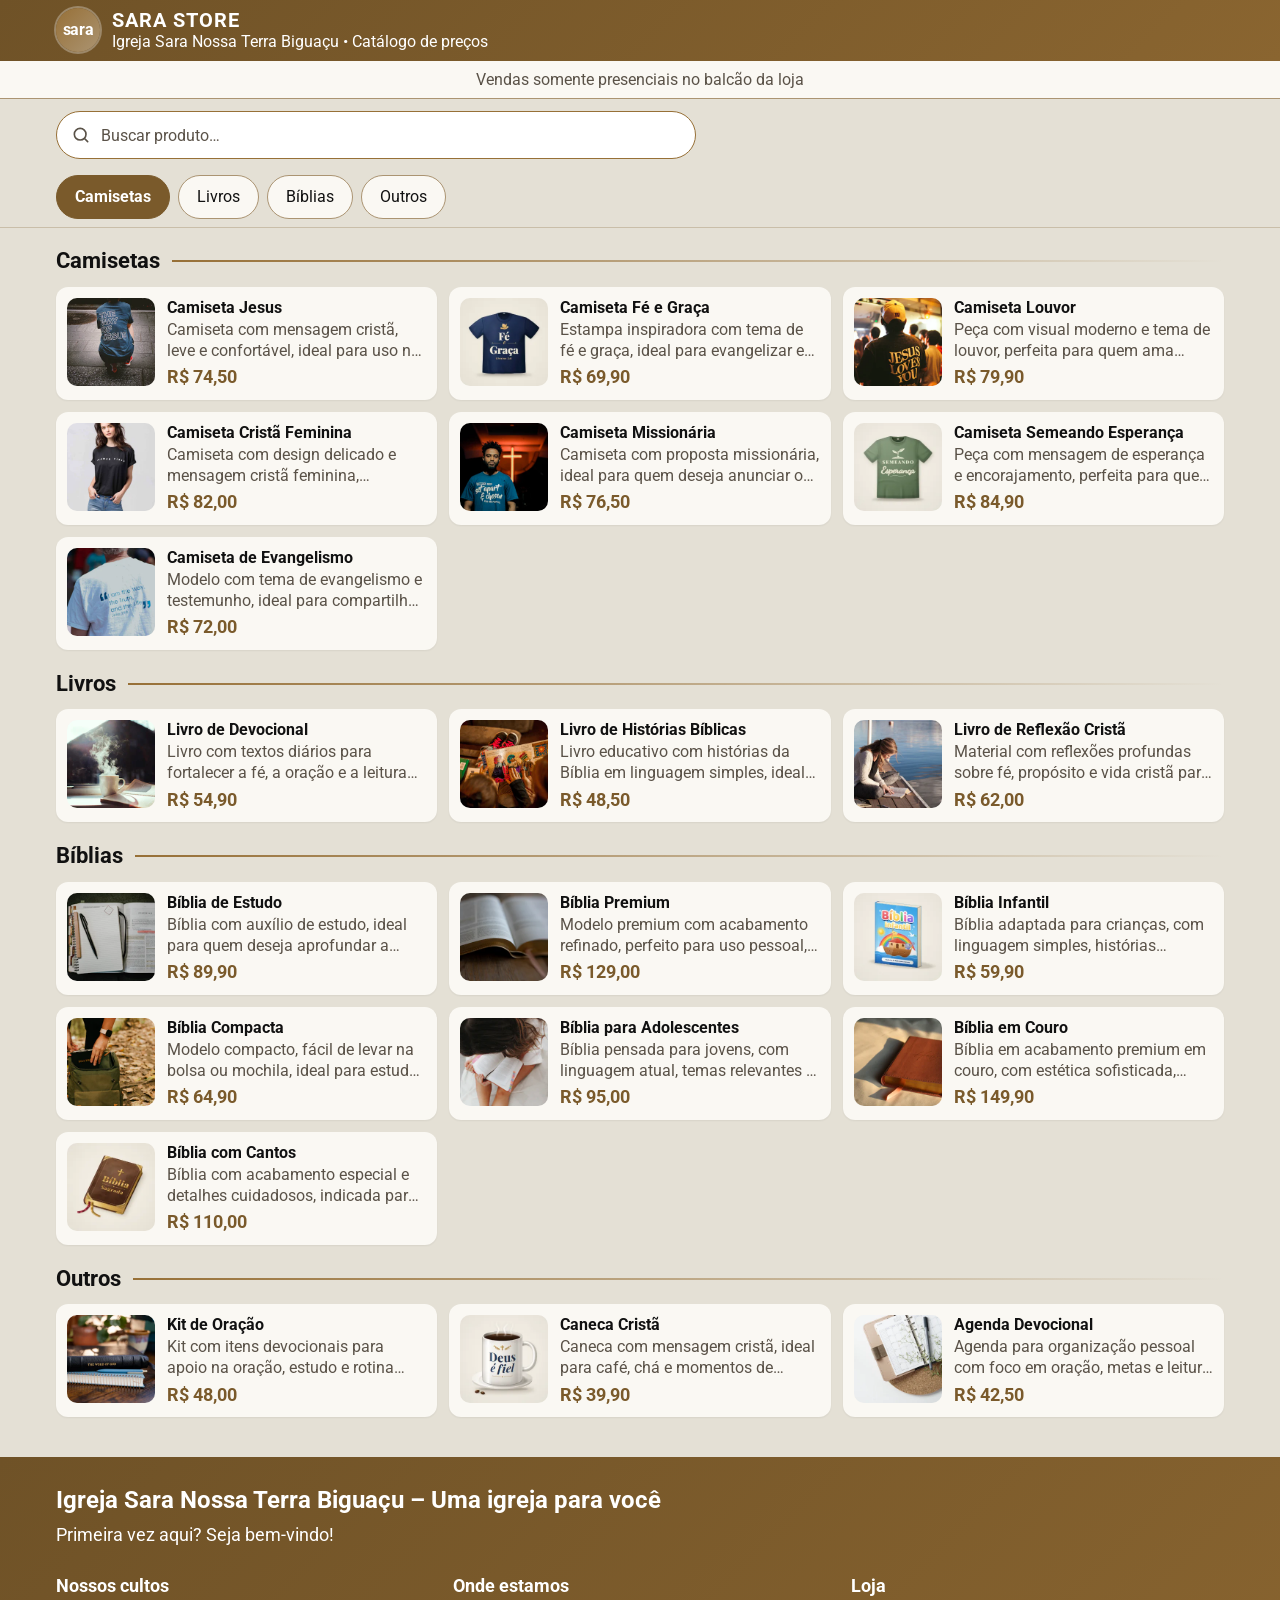
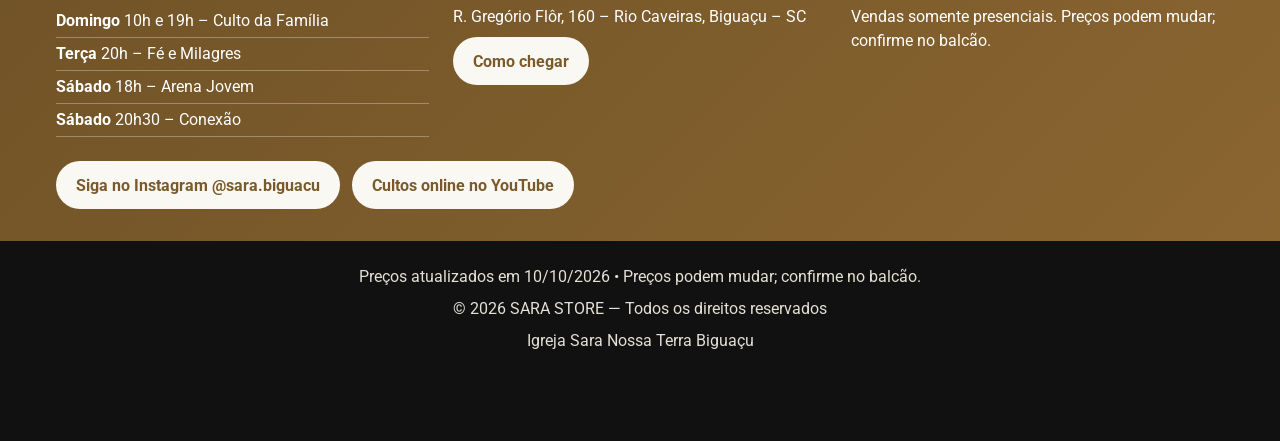
==== index.html @ 186ca389 "01" ====
<!doctype html>
<html lang="pt-BR">
<head>
  <meta charset="utf-8">
  <meta name="viewport" content="width=device-width, initial-scale=1">
  <title>SARA STORE – Catálogo de preços | Sara Biguaçu</title>
  <meta name="description" content="Catálogo de preços da loja da Igreja Sara Nossa Terra Biguaçu: camisetas, livros, bíblias e mais. Vendas somente presenciais, no balcão da loja.">
  <meta name="theme-color" content="#6F5227">
  <meta name="color-scheme" content="only light">
  <meta property="og:type" content="website">
  <meta property="og:locale" content="pt_BR">
  <meta property="og:site_name" content="SARA STORE">
  <meta property="og:title" content="SARA STORE – Catálogo de preços | Sara Biguaçu">
  <meta property="og:description" content="Veja os preços da loja da Igreja Sara Nossa Terra Biguaçu. Vendas somente presenciais, no balcão.">
  <meta property="og:url" content="https://leonardo681.github.io/PRACIMA/">
  <meta property="og:image" content="https://leonardo681.github.io/PRACIMA/img/logo.png">
  <meta property="og:image:alt" content="Logo da Igreja Sara Nossa Terra Biguaçu">
  <meta name="twitter:card" content="summary">
  <link rel="icon" href="img/icone.svg" type="image/svg+xml">
  <link rel="apple-touch-icon" href="img/logo.png">
  <link rel="preconnect" href="https://fonts.googleapis.com">
  <link rel="preconnect" href="https://fonts.gstatic.com" crossorigin>
  <link rel="stylesheet" href="https://fonts.googleapis.com/css2?family=Roboto:wght@400;700&display=swap">
  <link rel="stylesheet" href="css/style.css?v=3">
  <link rel="modulepreload" href="js/comum.js?v=1">
  <link rel="modulepreload" href="js/dialogo.js?v=1">
  <script type="module" src="js/app.js?v=1"></script>
  <noscript><style>.carregando, .busca { display: none; }</style></noscript>
</head>
<body>
  <header class="topo">
    <div class="conteudo">
      <span class="logo" aria-hidden="true"><img src="img/logo.png" alt="" width="44" height="44"><span>sara</span></span>
      <div>
        <h1 id="titulo" tabindex="-1">SARA STORE</h1>
        <p>Igreja Sara Nossa Terra Biguaçu • Catálogo de preços</p>
      </div>
    </div>
  </header>

  <p class="faixa">Vendas somente presenciais no balcão da loja<span id="faixa-pagamentos"></span></p>

  <main>
    <div class="busca conteudo" role="search">
      <label class="vh" for="busca">Buscar produto</label>
      <div class="campo">
        <input id="busca" type="search" placeholder="Buscar produto…" autocomplete="off" spellcheck="false" enterkeyhint="search">
        <button id="limpar" class="limpar" type="button" aria-label="Limpar busca" hidden>
          <svg width="20" height="20" viewBox="0 0 24 24" fill="none" stroke="currentColor" stroke-width="2.2" stroke-linecap="round" aria-hidden="true"><path d="M6 6l12 12M18 6 6 18"/></svg>
        </button>
      </div>
    </div>
    <p id="contagem" class="contagem conteudo" role="status" aria-live="polite"></p>

    <nav id="chips" class="chips" aria-label="Categorias" hidden></nav>

    <div class="conteudo"><div id="aviso" class="aviso" role="status" hidden></div></div>

    <div id="lista" class="lista conteudo" aria-busy="true">
      <div class="carregando">
        <p class="vh">Carregando o catálogo…</p>
        <div class="esqueleto" aria-hidden="true"><span></span><span></span><span></span><span></span><span></span><span></span></div>
      </div>
      <noscript>
        <p class="erro">Para ver o catálogo, ative o JavaScript do navegador. Os preços também podem ser consultados no balcão da loja.</p>
      </noscript>
    </div>
  </main>

  <section id="igreja" class="igreja" aria-labelledby="igreja-titulo" hidden>
    <div id="igreja-conteudo" class="conteudo"></div>
  </section>

  <footer class="rodape">
    <p><span id="atualizado"></span>Preços podem mudar; confirme no balcão.</p>
    <p>© <span id="ano">2026</span> SARA STORE — <span id="copyright">Todos os direitos reservados</span></p>
    <p>Igreja Sara Nossa Terra Biguaçu</p>
  </footer>

  <button id="voltar-topo" class="voltar-topo" type="button" aria-label="Voltar ao topo" hidden>
    <svg width="24" height="24" viewBox="0 0 24 24" fill="none" stroke="currentColor" stroke-width="2.2" stroke-linecap="round" stroke-linejoin="round" aria-hidden="true"><path d="M12 19V5m-7 7 7-7 7 7"/></svg>
  </button>

  <p id="toast" class="toast" role="status" aria-live="polite"></p>

  <dialog id="detalhe" class="detalhe" aria-labelledby="detalhe-nome">
    <button id="fechar" class="fechar" type="button" aria-label="Fechar">
      <svg width="22" height="22" viewBox="0 0 24 24" fill="none" stroke="currentColor" stroke-width="2.2" stroke-linecap="round" aria-hidden="true"><path d="M6 6l12 12M18 6 6 18"/></svg>
    </button>
    <div id="detalhe-conteudo" class="detalhe-in"></div>
  </dialog>
</body>
</html>
---- css/style.css ----
/* SARA STORE – catálogo público (mobile-first) */

:root {
  --bronze-claro: #AB9472;  /* só decoração, sem texto */
  --bronze: #977037;        /* só decoração, sem texto */
  --bronze-escuro: #7A5A2B; /* fundo com texto branco; texto bronze sobre fundo claro */
  --cabecalho: linear-gradient(135deg, #6F5227, #8A6530);
  --creme: #E4E0D5;
  --card: #FAF8F3;
  --texto: #111111;
  --texto-2: #5A5248;
  --acento: #C62737;        /* só sobre branco ou --card */
  --branco: #FFFFFF;
  --fundo-foto: #EFE9DD;
  --raio: 12px;
  --topo-fixo: 72px;        /* altura do que fica grudado no topo (chips) */
  --fonte: Roboto, system-ui, -apple-system, 'Segoe UI', Arial, sans-serif;
  color-scheme: only light; /* impede o navegador de escurecer a página */
}

*, *::before, *::after { box-sizing: border-box; }
html { -webkit-text-size-adjust: 100%; text-size-adjust: 100%; }
html:has(dialog[open]) { overflow: hidden; }
body {
  margin: 0;
  background: var(--creme);
  color: var(--texto);
  font: 400 16px/1.5 var(--fonte);
}
[hidden] { display: none !important; }
h1, h2, h3, p, ul { margin: 0; }
ul { padding: 0; list-style: none; }
img { max-width: 100%; }
button, input { font: inherit; color: inherit; }
button { cursor: pointer; }
a { color: inherit; }
:focus-visible { outline: 3px solid var(--bronze-escuro); outline-offset: 2px; }
.topo :focus-visible, .igreja :focus-visible, .rodape :focus-visible { outline-color: var(--branco); }
[tabindex="-1"]:focus:not(:focus-visible) { outline: none; }

.vh {
  position: absolute; width: 1px; height: 1px; margin: -1px; padding: 0; border: 0;
  overflow: hidden; clip-path: inset(50%); white-space: nowrap;
}
.conteudo { max-width: 1200px; margin-inline: auto; padding-inline: 16px; }

/* ---------- Cabeçalho e faixa ---------- */
.topo { background: var(--cabecalho); color: var(--branco); }
.topo .conteudo { display: flex; align-items: center; gap: 12px; min-height: 60px; padding-block: 8px; }
.topo h1 { font-size: 20px; line-height: 1.2; letter-spacing: .05em; }
.topo p { line-height: 1.3; }

.logo {
  position: relative; flex: none; display: grid; place-items: center;
  width: 44px; height: 44px; border-radius: 50%; overflow: hidden;
  background: linear-gradient(135deg, #977037, #AB9472);
  box-shadow: 0 0 0 2px rgb(255 255 255 / .3);
}
.logo img { position: absolute; inset: 0; width: 100%; height: 100%; object-fit: cover; }
.logo span { color: var(--branco); font-weight: 700; line-height: 1; letter-spacing: -.02em; }
.logo img ~ span { visibility: hidden; }

.faixa {
  padding: 8px 16px; text-align: center; line-height: 1.35;
  background: var(--card); color: var(--texto-2);
  border-bottom: 1px solid var(--bronze-claro);
}

/* ---------- Busca ---------- */
.busca { padding-top: 12px; }
.campo { position: relative; max-width: 640px; }
.campo input {
  width: 100%; height: 48px; padding: 0 48px 0 44px;
  border: 1px solid var(--bronze); border-radius: 24px;
  background: var(--branco) url("data:image/svg+xml,%3Csvg xmlns='http://www.w3.org/2000/svg' viewBox='0 0 24 24' fill='none' stroke='%235A5248' stroke-width='2' stroke-linecap='round'%3E%3Ccircle cx='11' cy='11' r='7'/%3E%3Cpath d='m20 20-3.5-3.5'/%3E%3C/svg%3E") no-repeat 14px 50% / 20px;
  -webkit-appearance: none; appearance: none;
}
.campo input::placeholder { color: var(--texto-2); opacity: 1; }
.campo input::-webkit-search-cancel-button { -webkit-appearance: none; appearance: none; }
.limpar {
  position: absolute; top: 2px; right: 2px; width: 44px; height: 44px;
  display: grid; place-items: center; border: 0; border-radius: 50%;
  background: transparent; color: var(--texto-2);
}
.contagem:not(:empty) { padding-top: 8px; color: var(--texto-2); }

/* ---------- Chips (atalhos, não abas) ---------- */
.chips {
  position: sticky; top: 0; z-index: 5; margin-top: 8px;
  background: var(--creme); box-shadow: 0 1px 0 rgb(122 90 43 / .25);
}
.chips ul {
  position: relative; display: flex; gap: 8px; max-width: 1200px; margin-inline: auto;
  padding: 8px 16px; overflow-x: auto; scrollbar-width: none;
}
.chips ul::-webkit-scrollbar { display: none; }
.chip {
  display: inline-flex; align-items: center; min-height: 44px; padding: 0 18px;
  border: 1px solid var(--bronze-claro); border-radius: 22px;
  background: var(--card); color: var(--texto); text-decoration: none; white-space: nowrap;
}
.chip[aria-current] { background: var(--bronze-escuro); border-color: var(--bronze-escuro); color: var(--branco); font-weight: 700; }
.chips li { flex: none; }

/* ---------- Avisos e estados ---------- */
.aviso {
  display: flex; flex-wrap: wrap; align-items: center; justify-content: space-between; gap: 8px 12px;
  margin-top: 12px; padding: 10px 12px; border-left: 4px solid var(--bronze);
  border-radius: 8px; background: var(--card);
}
.erro, .vazio { margin-top: 20px; padding: 24px 16px; border-radius: var(--raio); background: var(--card); text-align: center; }
.erro p { margin-bottom: 16px; }
.botao {
  display: inline-flex; align-items: center; justify-content: center; min-height: 48px; padding: 0 20px;
  border: 0; border-radius: 24px; background: var(--bronze-escuro); color: var(--branco);
  font-weight: 700; line-height: 1.2; text-align: center; text-decoration: none;
}
.botao.secundario { border: 2px solid var(--bronze-escuro); background: transparent; color: var(--bronze-escuro); }

/* Ocupa a tela inteira enquanto carrega: o rodapé não aparece e depois não "pula" (CLS). */
.carregando { min-height: 100vh; }
.esqueleto { display: grid; gap: 8px; padding-top: 20px; }
.esqueleto span { height: 92px; border-radius: var(--raio); background: var(--card); opacity: .75; }

/* ---------- Seções e linhas estilo cardápio ---------- */
.lista { padding-bottom: 24px; }
.secao { padding-top: 20px; scroll-margin-top: var(--topo-fixo); }
.secao h2 { display: flex; align-items: center; gap: 12px; margin-bottom: 12px; font-size: 22px; line-height: 1.25; }
.secao h2::after { content: ''; flex: 1; height: 2px; background: linear-gradient(90deg, var(--bronze), transparent); }
.grade { display: grid; gap: 8px; }

.produto {
  display: grid; grid-template-columns: 72px minmax(0, 1fr); gap: 12px; align-items: start;
  width: 100%; min-height: 92px; padding: 10px; text-align: left;
  border: 1px solid transparent; border-radius: var(--raio);
  background: var(--card); box-shadow: 0 1px 2px rgb(17 17 17 / .06);
}
.produto:active { border-color: var(--bronze); }
.produto span, .produto img { display: block; }
.produto .mini {
  width: 72px; height: 72px; aspect-ratio: 1; object-fit: cover;
  border-radius: 10px; background: var(--fundo-foto);
}
.produto .nome, .produto .desc { display: -webkit-box; -webkit-box-orient: vertical; overflow: hidden; }
.produto .nome { -webkit-line-clamp: 2; line-clamp: 2; font-weight: 700; line-height: 1.25; }
.produto .desc { -webkit-line-clamp: 1; line-clamp: 1; margin-top: 2px; color: var(--texto-2); line-height: 1.3; }
.produto .info { color: var(--texto-2); line-height: 1.3; }
.produto .valor { display: flex; flex-wrap: wrap; align-items: baseline; column-gap: 6px; margin-top: 4px; }
.apartir { color: var(--texto-2); }
.preco { color: var(--bronze-escuro); font-size: 18px; font-weight: 700; line-height: 1.3; white-space: nowrap; }
.selo {
  align-self: center; padding: 0 8px; border: 1px solid var(--acento); border-radius: 10px;
  color: var(--acento); font-weight: 700; line-height: 1.4; white-space: nowrap;
}

/* ---------- Detalhe (bottom sheet no celular) ---------- */
.detalhe {
  width: 100%; max-width: 100%; max-height: 90vh; max-height: 90dvh; margin: auto 0 0;
  padding: 0; border: 0; border-radius: 16px 16px 0 0; overflow: hidden;
  background: var(--card); color: var(--texto);
}
.detalhe::backdrop { background: rgb(17 17 17 / .55); }
.detalhe-in { max-height: inherit; overflow-y: auto; overscroll-behavior: contain; }
.fechar {
  position: absolute; top: 8px; right: 8px; z-index: 1; width: 44px; height: 44px;
  display: grid; place-items: center; border: 0; border-radius: 50%;
  background: rgb(250 248 243 / .94); color: var(--texto); box-shadow: 0 1px 4px rgb(17 17 17 / .25);
}
.foto { display: flex; justify-content: center; background: var(--fundo-foto); }
/* Celular: foto de ponta a ponta, com altura limitada para o preço aparecer sem rolar. */
.foto img { display: block; width: 100%; height: min(100vw, 44vh); height: min(100vw, 44dvh); object-fit: cover; }
.corpo { display: grid; gap: 12px; padding: 16px 16px 24px; }
.corpo h2 { padding-right: 48px; font-size: 22px; line-height: 1.25; }
.corpo .selo, .corpo .botao { justify-self: start; }
.corpo .preco { font-size: 26px; }
.corpo .info { color: var(--texto-2); }
.variacoes { width: 100%; border-collapse: collapse; }
.variacoes th, .variacoes td { padding: 8px 0; border-bottom: 1px solid var(--creme); }
.variacoes th { font-weight: 400; text-align: left; }
.variacoes td { padding-left: 12px; color: var(--bronze-escuro); font-size: 20px; font-weight: 700; text-align: right; white-space: nowrap; }
.so-balcao { padding: 10px 12px; border-radius: 10px; background: var(--creme); color: var(--texto-2); }

/* ---------- Igreja ---------- */
.igreja { margin-top: 16px; padding: 28px 0 32px; background: var(--cabecalho); color: var(--branco); }
.igreja h2 { font-size: 24px; line-height: 1.25; }
.igreja h3 { margin-bottom: 6px; font-size: 18px; }
.boas-vindas { margin-top: 6px; font-size: 18px; }
.blocos { display: grid; gap: 24px; margin-top: 24px; }
.bloco p + p, .bloco p + .botao { margin-top: 8px; }
.cultos li { padding: 4px 0; border-bottom: 1px solid rgb(255 255 255 / .3); }
.igreja .botao { background: var(--card); color: var(--bronze-escuro); }
.links { display: flex; flex-wrap: wrap; gap: 12px; margin-top: 24px; }
.ministerios { margin-top: 24px; }
.etiquetas { display: flex; flex-wrap: wrap; gap: 8px; }
.etiquetas li { padding: 4px 12px; border: 1px solid rgb(255 255 255 / .7); border-radius: 16px; }

/* ---------- Rodapé, voltar ao topo e aviso flutuante ---------- */
.rodape { padding: 24px 16px 88px; background: var(--texto); color: var(--creme); text-align: center; }
.rodape p + p { margin-top: 8px; }
#copyright {
  color: inherit; cursor: default; text-decoration: none;
  -webkit-user-select: none; user-select: none; -webkit-tap-highlight-color: transparent;
}
/* À esquerda: no celular cobre só miniaturas; os preços ficam na coluna de texto ou à direita. */
.voltar-topo {
  position: fixed; left: 16px; bottom: 16px; z-index: 20; width: 48px; height: 48px;
  display: grid; place-items: center; border: 0; border-radius: 50%;
  background: var(--bronze-escuro); color: var(--branco); box-shadow: 0 2px 8px rgb(17 17 17 / .3);
}
.toast {
  position: fixed; left: 50%; bottom: 76px; z-index: 30; max-width: calc(100% - 32px);
  transform: translateX(-50%); text-align: center;
}
.toast:not(:empty) { padding: 12px 16px; border-radius: 10px; background: var(--texto); color: var(--branco); box-shadow: 0 2px 8px rgb(17 17 17 / .3); }

/* ---------- Telas maiores ---------- */
@media (min-width: 720px) {
  .grade, .esqueleto { grid-template-columns: 1fr 1fr; gap: 12px; }
  .produto { grid-template-columns: 88px minmax(0, 1fr); min-height: 110px; }
  .produto .mini { width: 88px; height: 88px; }
  .produto .desc { -webkit-line-clamp: 2; line-clamp: 2; }
  .blocos { grid-template-columns: repeat(auto-fit, minmax(240px, 1fr)); }

  .detalhe {
    width: min(880px, calc(100% - 48px)); max-height: min(90vh, 640px); max-height: min(90dvh, 640px);
    margin: auto; border-radius: 16px;
  }
  .detalhe-in.com-foto { display: grid; grid-template-columns: minmax(0, 1fr) minmax(0, 1fr); }
  .com-foto .foto { align-items: flex-start; }
  .com-foto .foto img { width: 100%; height: auto; aspect-ratio: 1; }
  .corpo { align-content: start; padding: 24px; }
}
@media (min-width: 1100px) {
  .grade, .esqueleto { grid-template-columns: repeat(3, 1fr); }
}
@media (hover: hover) {
  .produto:hover { border-color: var(--bronze-claro); }
  .chip:hover { border-color: var(--bronze-escuro); }
  .chips ul { scrollbar-width: thin; }
}

/* ---------- Modo balcão (?balcao=1): sem fotos, preços maiores, lista compacta ---------- */
.balcao { --topo-fixo: 140px; }
.balcao .busca { position: sticky; top: 0; z-index: 6; padding-bottom: 8px; background: var(--creme); }
.balcao .chips { top: 68px; }
.balcao .produto { grid-template-columns: minmax(0, 1fr); min-height: 0; padding: 10px 12px; }
.balcao .produto .txt { display: grid; grid-template-columns: minmax(0, 1fr) auto; column-gap: 12px; align-items: center; }
.balcao .produto .desc { display: none; }
.balcao .produto .valor { grid-column: 2; grid-row: 1 / span 2; flex-direction: column; align-items: flex-end; margin: 0; }
.balcao .preco { font-size: 24px; }

/* ---------- Movimento só para quem não pediu para reduzir ---------- */
@media (prefers-reduced-motion: no-preference) {
  .esqueleto span { animation: pulsar 1.1s ease-in-out infinite alternate; }
  .detalhe[open] { animation: subir .22s ease-out; }
  @keyframes pulsar { to { opacity: .35; } }
  @keyframes subir { from { transform: translateY(32px); opacity: 0; } }
}
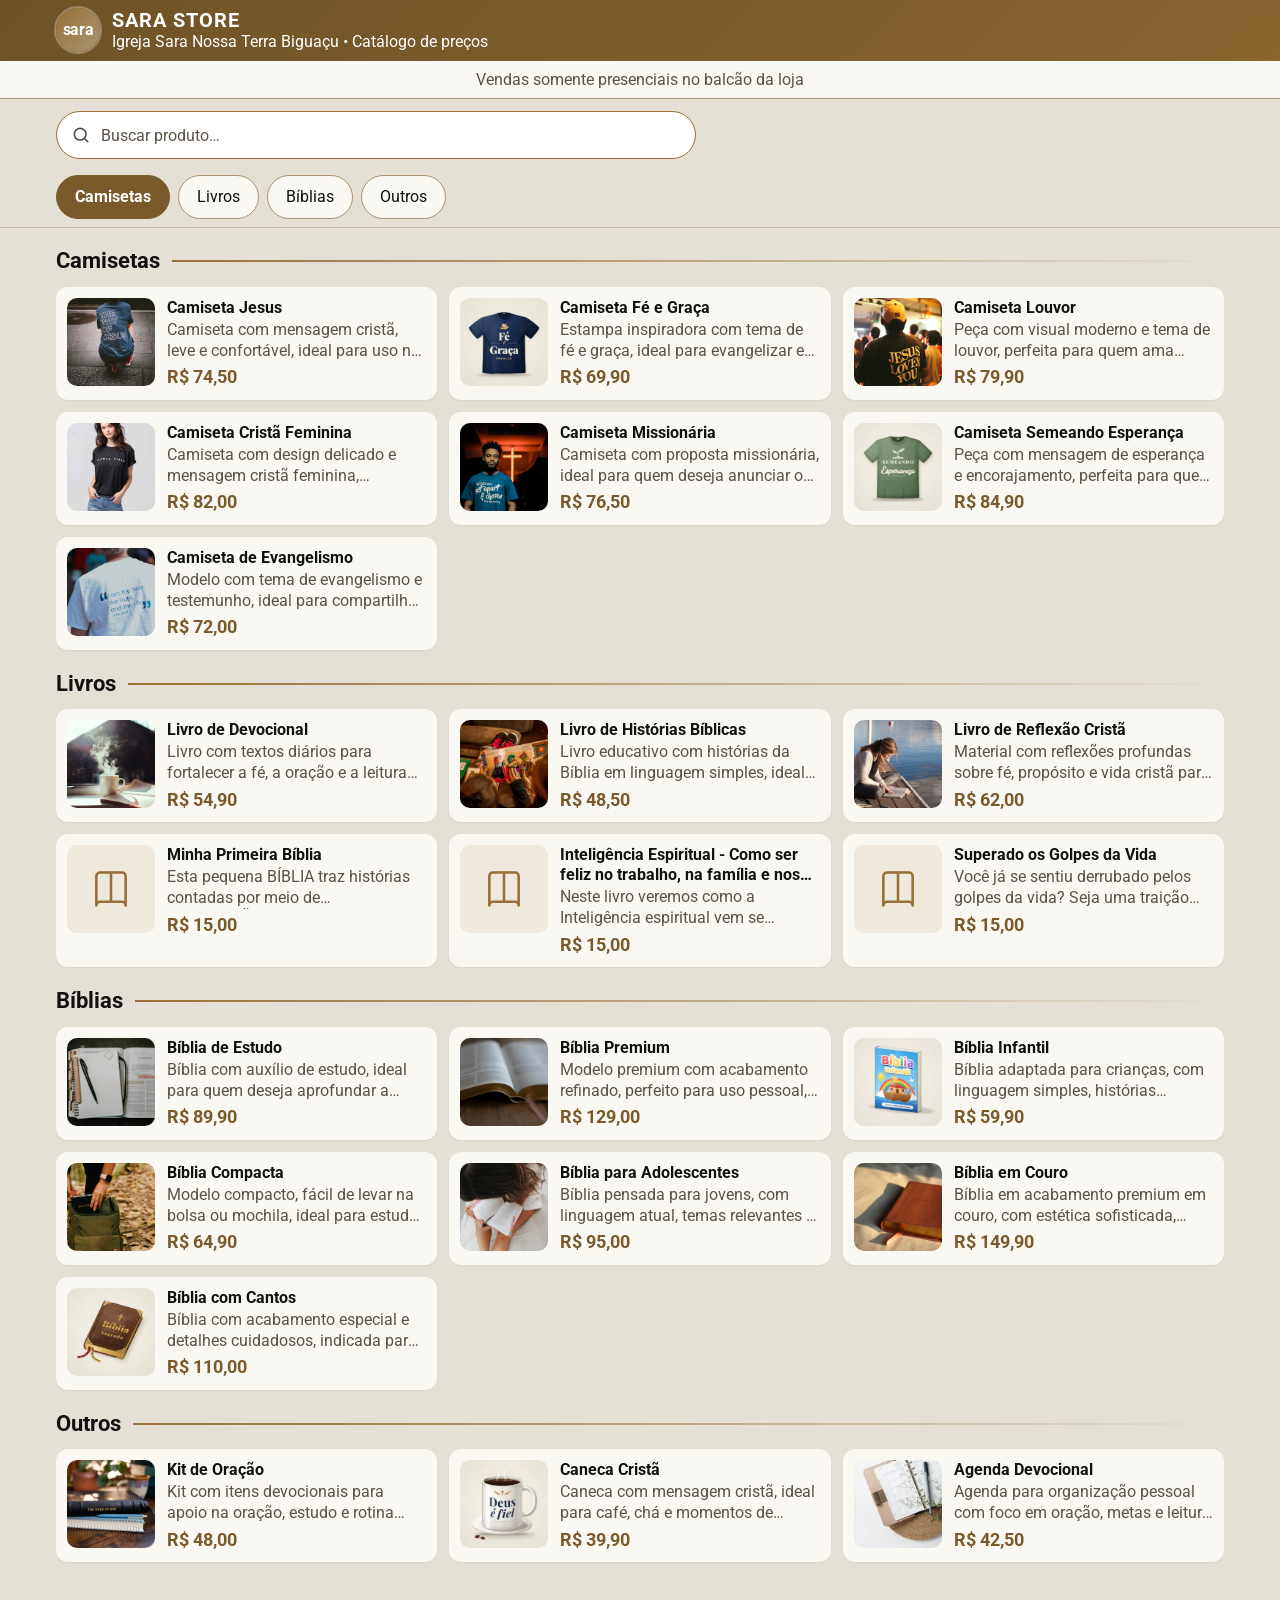
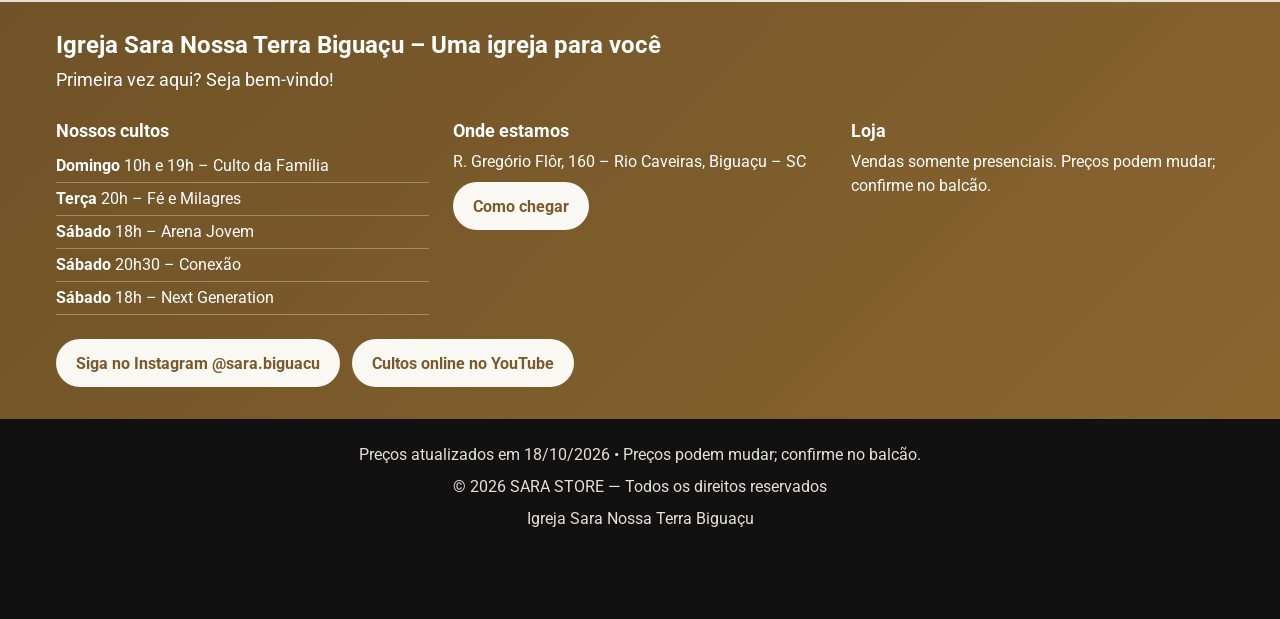
==== commit 70667a19: "Painel publica em SaraBiguacu/SaraStore (não mais no repositório de teste) - js/github.js: OWNER/REP" ====
--- a/index.html
+++ b/index.html
@@ -12,8 +12,8 @@
   <meta property="og:site_name" content="SARA STORE">
   <meta property="og:title" content="SARA STORE – Catálogo de preços | Sara Biguaçu">
   <meta property="og:description" content="Veja os preços da loja da Igreja Sara Nossa Terra Biguaçu. Vendas somente presenciais, no balcão.">
-  <meta property="og:url" content="https://leonardo681.github.io/PRACIMA/">
-  <meta property="og:image" content="https://leonardo681.github.io/PRACIMA/img/logo.png">
+  <meta property="og:url" content="https://sarabiguacu.github.io/SaraStore/">
+  <meta property="og:image" content="https://sarabiguacu.github.io/SaraStore/img/logo.png">
   <meta property="og:image:alt" content="Logo da Igreja Sara Nossa Terra Biguaçu">
   <meta name="twitter:card" content="summary">
   <link rel="icon" href="img/icone.svg" type="image/svg+xml">
@@ -21,10 +21,10 @@
   <link rel="preconnect" href="https://fonts.googleapis.com">
   <link rel="preconnect" href="https://fonts.gstatic.com" crossorigin>
   <link rel="stylesheet" href="https://fonts.googleapis.com/css2?family=Roboto:wght@400;700&display=swap">
-  <link rel="stylesheet" href="css/style.css?v=3">
-  <link rel="modulepreload" href="js/comum.js?v=1">
+  <link rel="stylesheet" href="css/style.css?v=4">
+  <link rel="modulepreload" href="js/comum.js?v=2">
   <link rel="modulepreload" href="js/dialogo.js?v=1">
-  <script type="module" src="js/app.js?v=1"></script>
+  <script type="module" src="js/app.js?v=2"></script>
   <noscript><style>.carregando, .busca { display: none; }</style></noscript>
 </head>
 <body>
--- a/css/style.css
+++ b/css/style.css
@@ -167,8 +167,32 @@
   background: rgb(250 248 243 / .94); color: var(--texto); box-shadow: 0 1px 4px rgb(17 17 17 / .25);
 }
 .foto { display: flex; justify-content: center; background: var(--fundo-foto); }
-/* Celular: foto de ponta a ponta, com altura limitada para o preço aparecer sem rolar. */
-.foto img { display: block; width: 100%; height: min(100vw, 44vh); height: min(100vw, 44dvh); object-fit: cover; }
+/* Celular: foto de ponta a ponta, com altura limitada para o preço aparecer sem rolar.
+   "contain" mostra inteira a foto de outro formato (capa de livro em pé, por exemplo);
+   a quadrada (todas as antigas e o ícone) continua cobrindo a caixa, como sempre. */
+.foto > img, .slide > img { display: block; width: 100%; height: min(100vw, 44vh); height: min(100vw, 44dvh); object-fit: contain; }
+.foto > img.quadrada, .slide > img.quadrada { object-fit: cover; }
+
+/* Galeria (produto com mais de uma foto): arrastar para o lado é a rolagem nativa, com scroll-snap. */
+.galeria { display: block; }
+.trilho-fotos {
+  display: flex; overflow-x: auto; scroll-snap-type: x mandatory;
+  overscroll-behavior-x: contain; /* passar da última foto não vira o "Voltar" do navegador */
+  scrollbar-width: none;
+}
+.trilho-fotos::-webkit-scrollbar, .miniaturas::-webkit-scrollbar { display: none; }
+.trilho-fotos:focus-visible { outline-offset: -3px; } /* por dentro: fora seria cortado pelo detalhe */
+.slide { flex: none; width: 100%; scroll-snap-align: start; scroll-snap-stop: always; }
+.miniaturas { position: relative; display: flex; gap: 8px; padding: 10px 16px; overflow-x: auto; scrollbar-width: none; }
+/* Centraliza sem esconder a primeira miniatura quando a tira precisa rolar. */
+.miniaturas > :first-child { margin-left: auto; }
+.miniaturas > :last-child { margin-right: auto; }
+.miniatura {
+  flex: none; width: 48px; height: 48px; padding: 0; overflow: hidden;
+  border: 2px solid var(--bronze-claro); border-radius: 10px; background: var(--fundo-foto);
+}
+.miniatura img { display: block; width: 100%; height: 100%; object-fit: cover; }
+.miniatura[aria-current] { border-color: var(--bronze-escuro); box-shadow: 0 0 0 2px var(--bronze-escuro); }
 .corpo { display: grid; gap: 12px; padding: 16px 16px 24px; }
 .corpo h2 { padding-right: 48px; font-size: 22px; line-height: 1.25; }
 .corpo .selo, .corpo .botao { justify-self: start; }
@@ -227,7 +251,7 @@
   }
   .detalhe-in.com-foto { display: grid; grid-template-columns: minmax(0, 1fr) minmax(0, 1fr); }
   .com-foto .foto { align-items: flex-start; }
-  .com-foto .foto img { width: 100%; height: auto; aspect-ratio: 1; }
+  .com-foto .foto > img, .com-foto .slide > img { width: 100%; height: auto; aspect-ratio: 1; }
   .corpo { align-content: start; padding: 24px; }
 }
 @media (min-width: 1100px) {
@@ -235,8 +259,8 @@
 }
 @media (hover: hover) {
   .produto:hover { border-color: var(--bronze-claro); }
-  .chip:hover { border-color: var(--bronze-escuro); }
-  .chips ul { scrollbar-width: thin; }
+  .chip:hover, .miniatura:hover { border-color: var(--bronze-escuro); }
+  .chips ul, .miniaturas { scrollbar-width: thin; }
 }
 
 /* ---------- Modo balcão (?balcao=1): sem fotos, preços maiores, lista compacta ---------- */
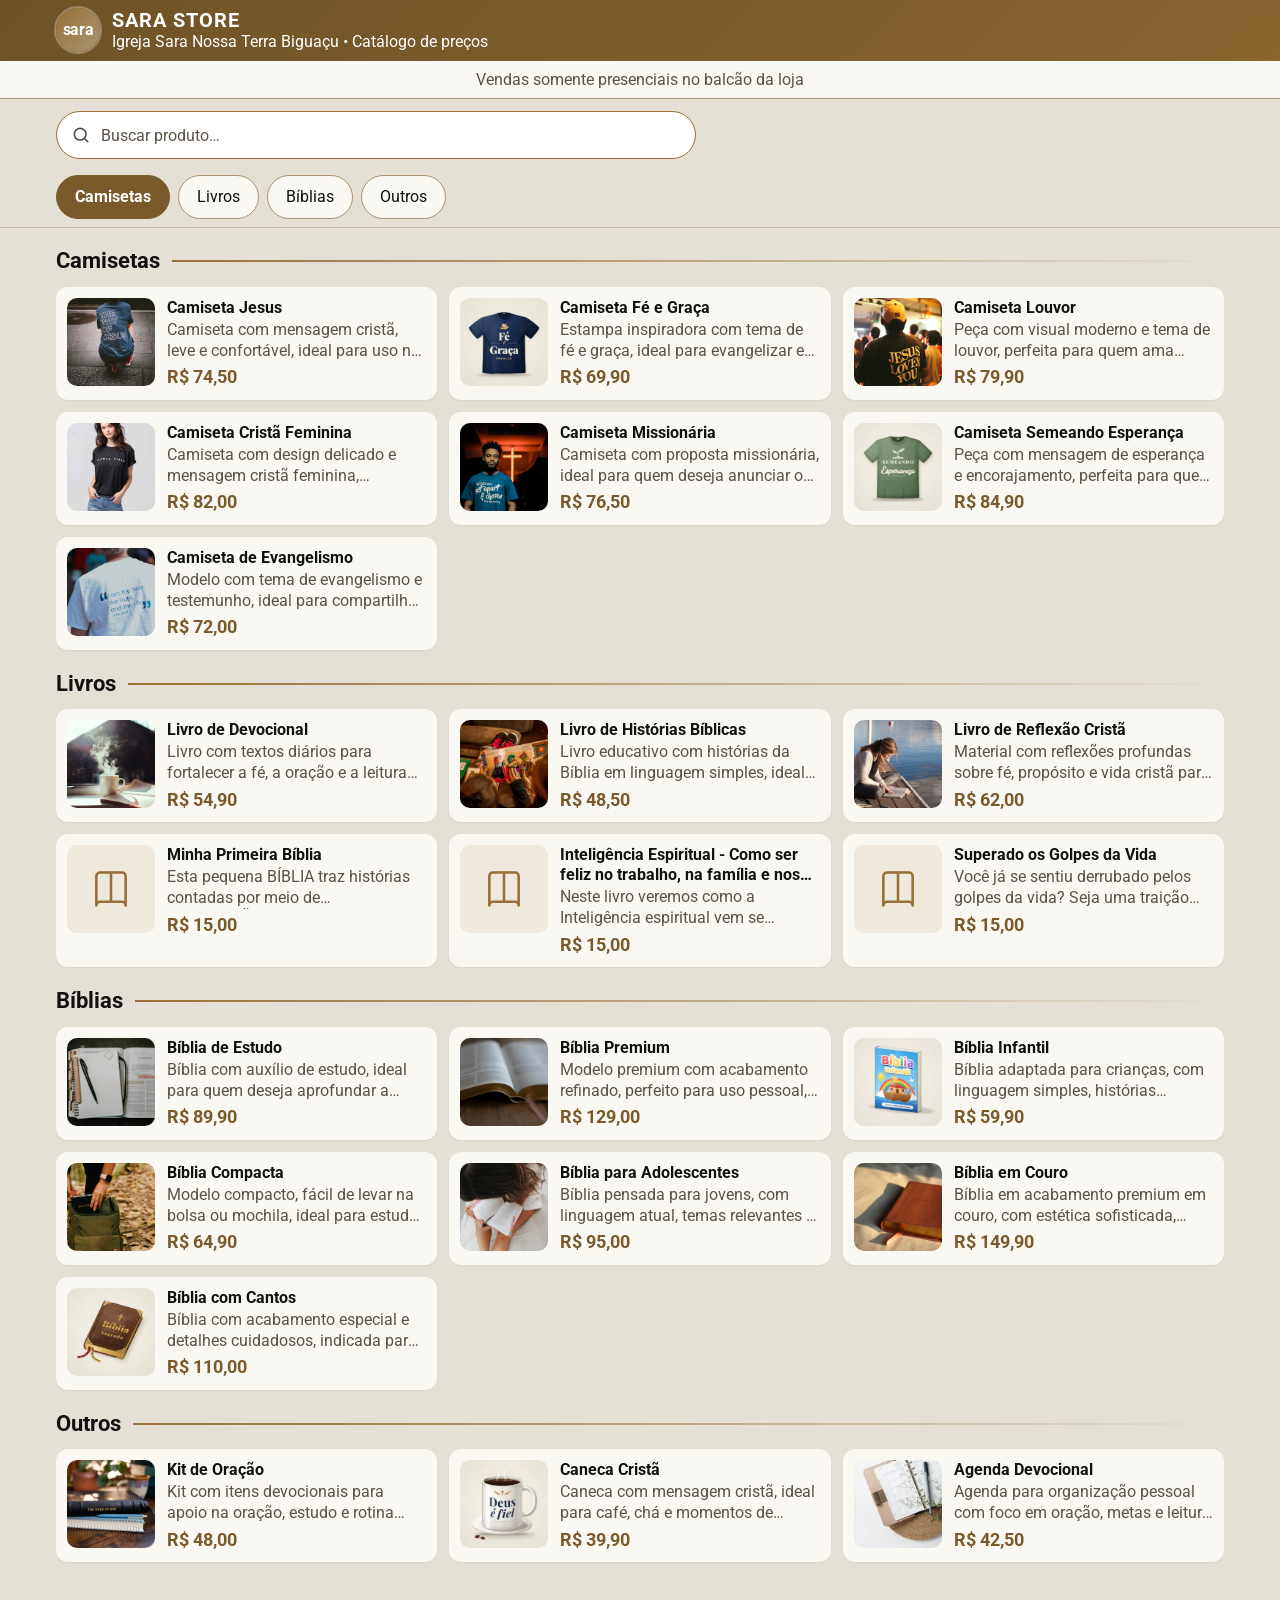
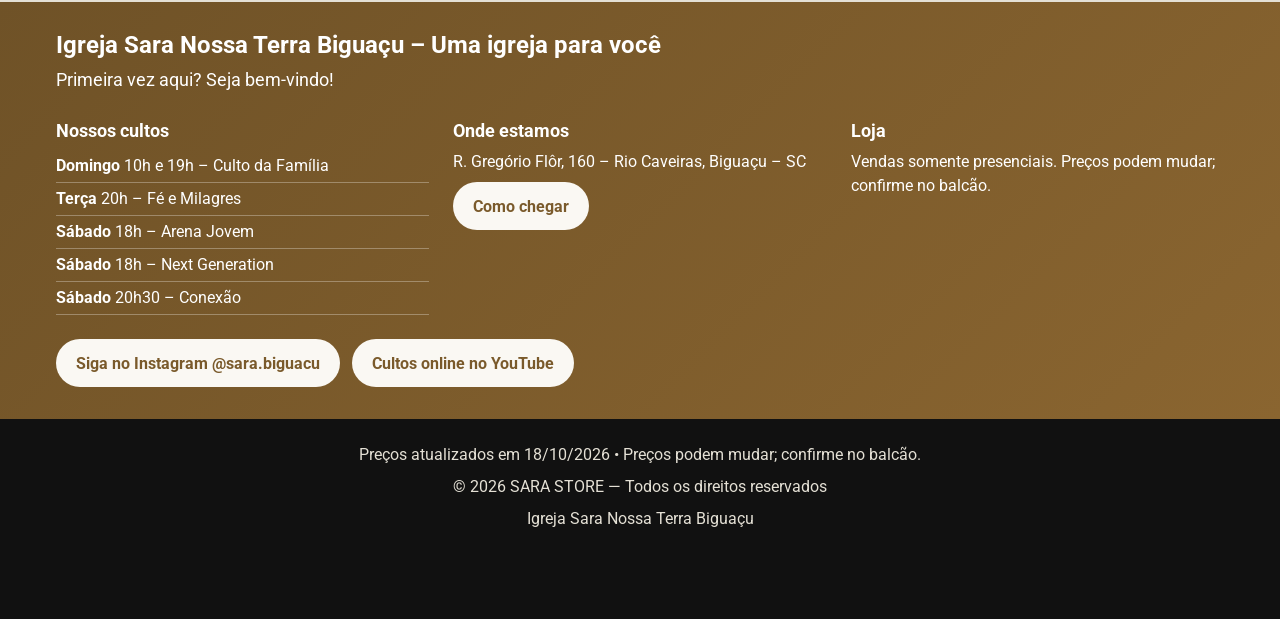
==== commit 189b38a5: "Descrição do produto sem limite de tamanho - Painel: a caixa de descrição não tem mais o limite de 5" ====
--- a/index.html
+++ b/index.html
@@ -21,10 +21,10 @@
   <link rel="preconnect" href="https://fonts.googleapis.com">
   <link rel="preconnect" href="https://fonts.gstatic.com" crossorigin>
   <link rel="stylesheet" href="https://fonts.googleapis.com/css2?family=Roboto:wght@400;700&display=swap">
-  <link rel="stylesheet" href="css/style.css?v=4">
+  <link rel="stylesheet" href="css/style.css?v=5">
   <link rel="modulepreload" href="js/comum.js?v=2">
   <link rel="modulepreload" href="js/dialogo.js?v=1">
-  <script type="module" src="js/app.js?v=2"></script>
+  <script type="module" src="js/app.js?v=3"></script>
   <noscript><style>.carregando, .busca { display: none; }</style></noscript>
 </head>
 <body>
--- a/css/style.css
+++ b/css/style.css
@@ -198,6 +198,8 @@
 .corpo .selo, .corpo .botao { justify-self: start; }
 .corpo .preco { font-size: 26px; }
 .corpo .info { color: var(--texto-2); }
+/* Descrição sem limite (ex.: texto da contracapa do livro): as quebras de linha digitadas no painel viram parágrafos. */
+.corpo .descricao { white-space: pre-line; overflow-wrap: break-word; }
 .variacoes { width: 100%; border-collapse: collapse; }
 .variacoes th, .variacoes td { padding: 8px 0; border-bottom: 1px solid var(--creme); }
 .variacoes th { font-weight: 400; text-align: left; }
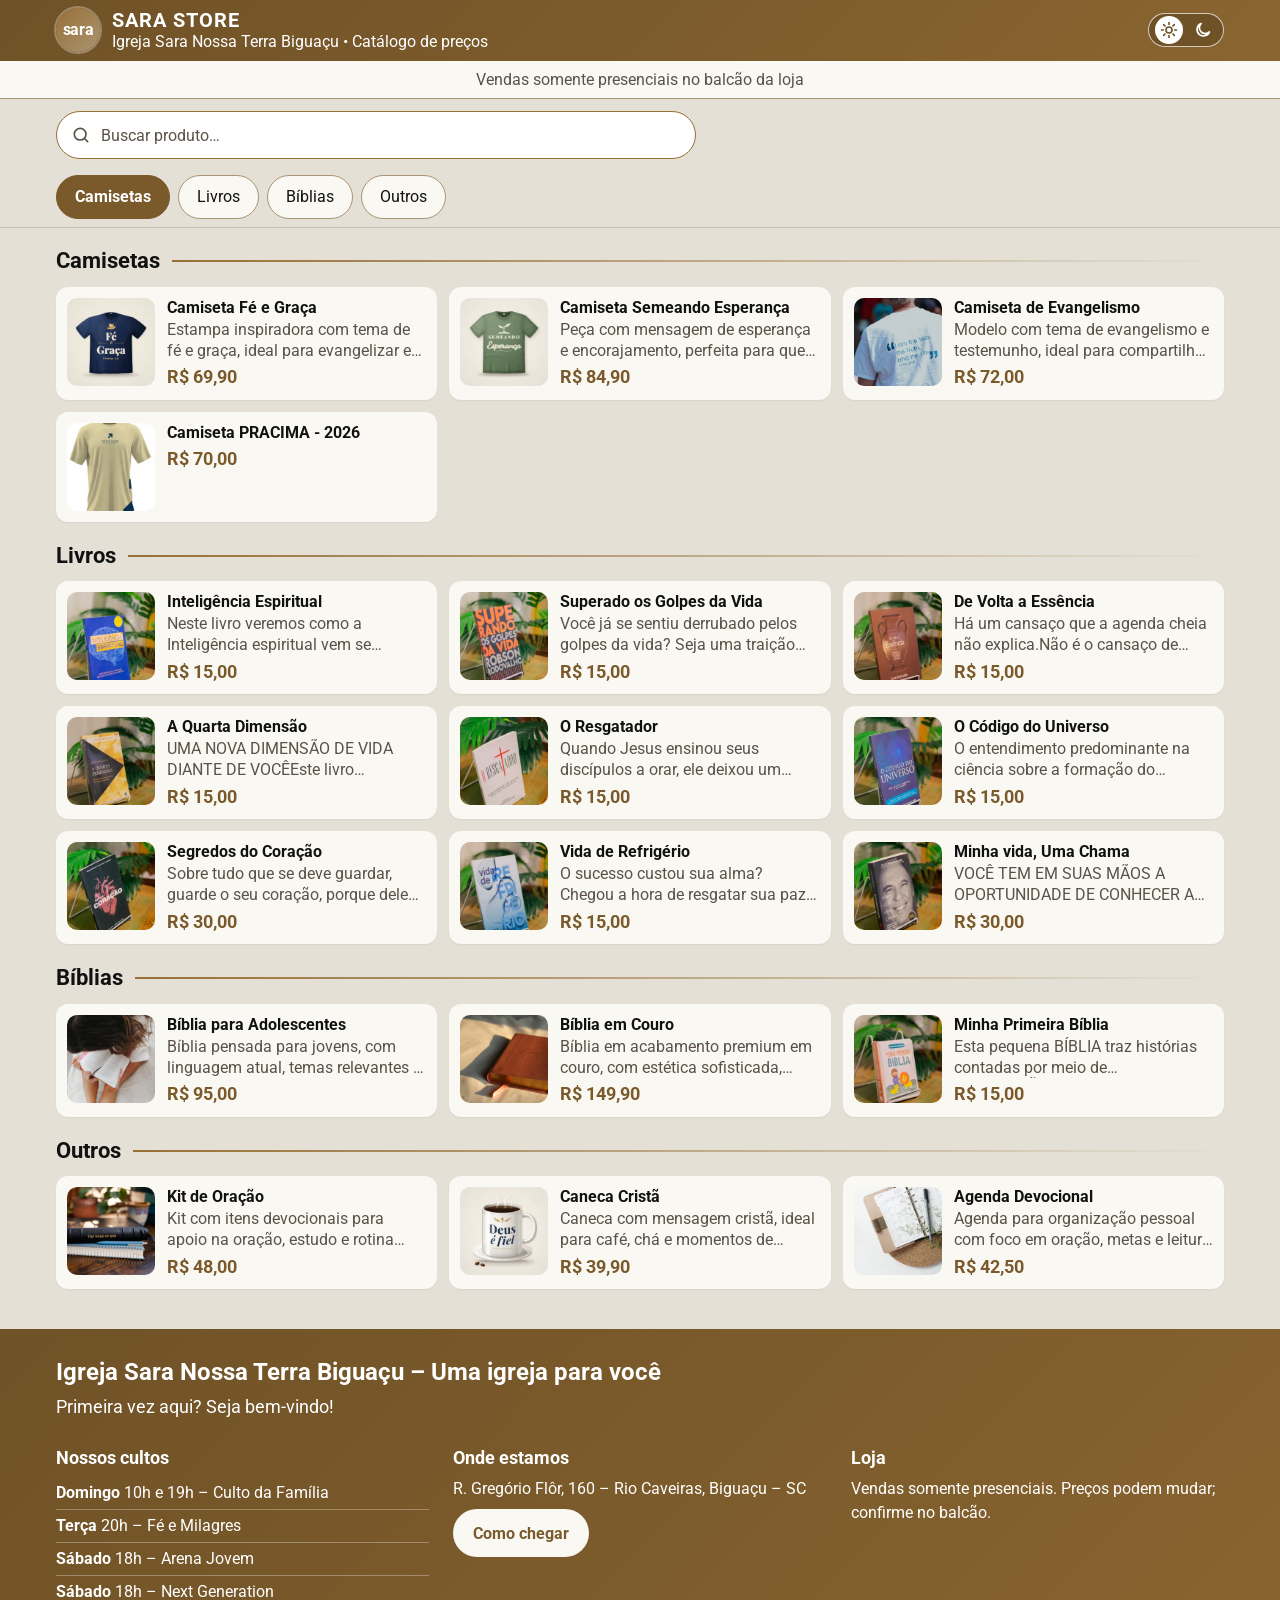
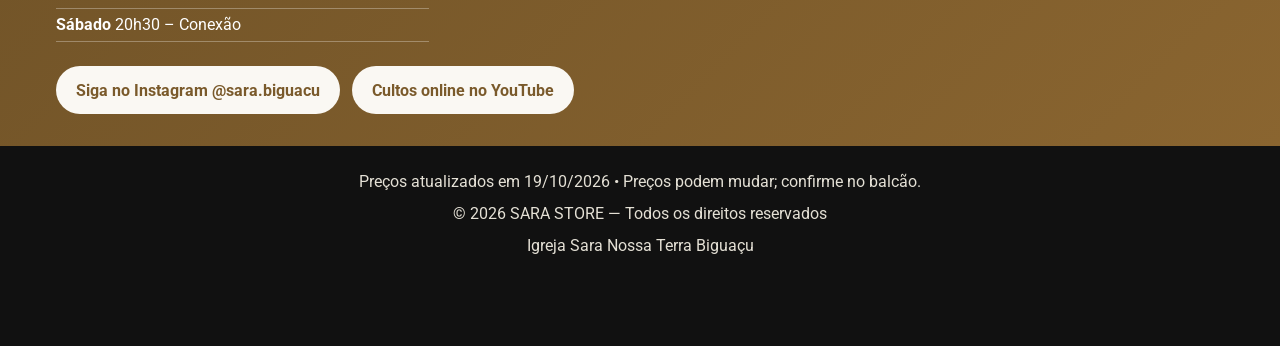
==== commit be346340: "Tema claro por padrão e botão sol/lua para o modo escuro - O catálogo abre sempre no claro, mesmo co" ====
--- a/index.html
+++ b/index.html
@@ -21,11 +21,13 @@
   <link rel="preconnect" href="https://fonts.googleapis.com">
   <link rel="preconnect" href="https://fonts.gstatic.com" crossorigin>
   <link rel="stylesheet" href="https://fonts.googleapis.com/css2?family=Roboto:wght@400;700&display=swap">
-  <link rel="stylesheet" href="css/style.css?v=5">
+  <!-- Antes do CSS e sem module/defer: aplica o tema escolhido antes de a página aparecer. -->
+  <script src="js/tema.js?v=1"></script>
+  <link rel="stylesheet" href="css/style.css?v=6">
   <link rel="modulepreload" href="js/comum.js?v=2">
   <link rel="modulepreload" href="js/dialogo.js?v=1">
-  <script type="module" src="js/app.js?v=3"></script>
-  <noscript><style>.carregando, .busca { display: none; }</style></noscript>
+  <script type="module" src="js/app.js?v=4"></script>
+  <noscript><style>.carregando, .busca, .tema { display: none; }</style></noscript>
 </head>
 <body>
   <header class="topo">
@@ -35,6 +37,10 @@
         <h1 id="titulo" tabindex="-1">SARA STORE</h1>
         <p>Igreja Sara Nossa Terra Biguaçu • Catálogo de preços</p>
       </div>
+      <button class="tema" type="button" data-alternar-tema aria-pressed="false" aria-label="Modo escuro" title="Modo escuro">
+        <svg class="tema-sol" width="18" height="18" viewBox="0 0 24 24" fill="none" stroke="currentColor" stroke-width="2.2" stroke-linecap="round" aria-hidden="true"><circle cx="12" cy="12" r="4"/><path d="M12 2v2.5M12 19.5V22M4.9 4.9l1.8 1.8M17.3 17.3l1.8 1.8M2 12h2.5M19.5 12H22M4.9 19.1l1.8-1.8M17.3 6.7l1.8-1.8"/></svg>
+        <svg class="tema-lua" width="18" height="18" viewBox="0 0 24 24" fill="none" stroke="currentColor" stroke-width="2.2" stroke-linecap="round" stroke-linejoin="round" aria-hidden="true"><path d="M20.5 14.5A8.5 8.5 0 1 1 9.5 3.5a7 7 0 0 0 11 11z"/></svg>
+      </button>
     </div>
   </header>
 
--- a/css/style.css
+++ b/css/style.css
@@ -3,7 +3,7 @@
 :root {
   --bronze-claro: #AB9472;  /* só decoração, sem texto */
   --bronze: #977037;        /* só decoração, sem texto */
-  --bronze-escuro: #7A5A2B; /* fundo com texto branco; texto bronze sobre fundo claro */
+  --bronze-escuro: #7A5A2B; /* bronze de destaque: fundo com texto --sobre-bronze; texto sobre o card e o creme */
   --cabecalho: linear-gradient(135deg, #6F5227, #8A6530);
   --creme: #E4E0D5;
   --card: #FAF8F3;
@@ -15,7 +15,48 @@
   --raio: 12px;
   --topo-fixo: 72px;        /* altura do que fica grudado no topo (chips) */
   --fonte: Roboto, system-ui, -apple-system, 'Segoe UI', Arial, sans-serif;
-  color-scheme: only light; /* impede o navegador de escurecer a página */
+  /* Cores que mudam no tema escuro. Valores literais (não var()): um var() aqui pegaria a cor do tema escuro. */
+  --sobre-bronze: #FFFFFF;  /* texto e ícone sobre --bronze-escuro (chip marcado, botões, voltar ao topo) */
+  --campo-fundo: #FFFFFF;   /* fundo do campo de busca */
+  --icone-busca: url("data:image/svg+xml,%3Csvg xmlns='http://www.w3.org/2000/svg' viewBox='0 0 24 24' fill='none' stroke='%235A5248' stroke-width='2' stroke-linecap='round'%3E%3Ccircle cx='11' cy='11' r='7'/%3E%3Cpath d='m20 20-3.5-3.5'/%3E%3C/svg%3E");
+  --rodape-fundo: #111111;
+  --rodape-texto: #E4E0D5;
+  --toast-fundo: #111111;
+  --toast-texto: #FFFFFF;
+  --fechar-fundo: rgb(250 248 243 / .94);
+  --linha-chips: rgb(122 90 43 / .25);
+  --contorno-janela: transparent;
+  color-scheme: only light; /* o pedido mais forte para o navegador não escurecer a página */
+}
+
+/* Tema escuro: só quando a pessoa escolhe no botão sol/lua (js/tema.js), nunca automático.
+   Só na tela: impresso sai sempre claro. Contrastes conferidos (tabela no README). */
+@media screen {
+  :root[data-tema="escuro"] {
+    --bronze-claro: #6E5A3F;  /* só decoração (bordas) */
+    --bronze: #A88654;        /* borda da busca e enfeites */
+    --bronze-escuro: #D9B57C; /* no escuro o bronze de destaque é claro: preço, foco, chip marcado, botões */
+    --cabecalho: linear-gradient(135deg, #553E1D, #6F5227);
+    --creme: #1A1612;         /* fundo da página */
+    --card: #2A231D;
+    --texto: #F1EBE1;
+    --texto-2: #C9BFB0;
+    --acento: #F28B7E;
+    --fundo-foto: #221C17;
+    --sobre-bronze: #1A1612;
+    --campo-fundo: #322A23;
+    --icone-busca: url("data:image/svg+xml,%3Csvg xmlns='http://www.w3.org/2000/svg' viewBox='0 0 24 24' fill='none' stroke='%23C9BFB0' stroke-width='2' stroke-linecap='round'%3E%3Ccircle cx='11' cy='11' r='7'/%3E%3Cpath d='m20 20-3.5-3.5'/%3E%3C/svg%3E");
+    --rodape-fundo: #110E0B;
+    --rodape-texto: #DCD3C5;
+    --toast-fundo: #EDE5D8;
+    --toast-texto: #1A1612;
+    --fechar-fundo: rgb(42 35 29 / .94);
+    --linha-chips: rgb(217 181 124 / .2);
+    --contorno-janela: rgb(217 181 124 / .3);
+    color-scheme: dark; /* sem "light" e sem "only": nada aqui pede para o navegador escurecer de novo */
+  }
+  /* Cor literal e seletor (não var()): em navegadores mais antigos o ::backdrop não herda variáveis. */
+  :root[data-tema="escuro"] .detalhe::backdrop { background: rgb(8 6 4 / .7); }
 }
 
 *, *::before, *::after { box-sizing: border-box; }
@@ -60,6 +101,33 @@
 .logo span { color: var(--branco); font-weight: 700; line-height: 1; letter-spacing: -.02em; }
 .logo img ~ span { visibility: hidden; }
 
+/* Botão sol/lua: trilho com os dois símbolos; a bolinha branca fica atrás do modo em uso.
+   A posição segue o data-tema da raiz, que o js/tema.js põe antes de a página aparecer:
+   assim a bolinha já nasce no lugar certo e não desliza a cada carregamento. */
+.tema {
+  position: relative; flex: none; margin-left: auto;
+  display: flex; align-items: center; justify-content: space-between;
+  width: 76px; height: 44px; padding: 0 12px;
+  border: 0; border-radius: 22px; background: transparent; color: var(--branco);
+}
+.tema::before { /* trilho: borda branca 70% passa de 3:1 sobre o cabeçalho */
+  content: ''; position: absolute; inset: 5px 0;
+  border: 1px solid rgb(255 255 255 / .7); border-radius: 17px; background: rgb(0 0 0 / .18);
+}
+.tema::after { content: ''; position: absolute; top: 8px; left: 7px; width: 28px; height: 28px; border-radius: 50%; background: var(--branco); }
+:root[data-tema="escuro"] .tema::after { transform: translateX(34px); }
+.tema svg { position: relative; z-index: 1; display: block; }
+/* Símbolo em cima da bolinha branca: bronze do cabeçalho (7,21:1). */
+:root:not([data-tema="escuro"]) .tema-sol, :root[data-tema="escuro"] .tema-lua { color: #6F5227; }
+/* Alto contraste do Windows: a bolinha e o símbolo de cima usam as cores do sistema. */
+@media (forced-colors: active) {
+  .tema::after { background: CanvasText; }
+  :root:not([data-tema="escuro"]) .tema-sol, :root[data-tema="escuro"] .tema-lua { color: Canvas; }
+}
+
+/* Aviso quando o navegador escurece o site por conta própria (js/tema.js). */
+.aviso-escuro p { flex: 1 1 260px; }
+
 .faixa {
   padding: 8px 16px; text-align: center; line-height: 1.35;
   background: var(--card); color: var(--texto-2);
@@ -72,7 +140,7 @@
 .campo input {
   width: 100%; height: 48px; padding: 0 48px 0 44px;
   border: 1px solid var(--bronze); border-radius: 24px;
-  background: var(--branco) url("data:image/svg+xml,%3Csvg xmlns='http://www.w3.org/2000/svg' viewBox='0 0 24 24' fill='none' stroke='%235A5248' stroke-width='2' stroke-linecap='round'%3E%3Ccircle cx='11' cy='11' r='7'/%3E%3Cpath d='m20 20-3.5-3.5'/%3E%3C/svg%3E") no-repeat 14px 50% / 20px;
+  background: var(--campo-fundo) var(--icone-busca) no-repeat 14px 50% / 20px;
   -webkit-appearance: none; appearance: none;
 }
 .campo input::placeholder { color: var(--texto-2); opacity: 1; }
@@ -87,7 +155,7 @@
 /* ---------- Chips (atalhos, não abas) ---------- */
 .chips {
   position: sticky; top: 0; z-index: 5; margin-top: 8px;
-  background: var(--creme); box-shadow: 0 1px 0 rgb(122 90 43 / .25);
+  background: var(--creme); box-shadow: 0 1px 0 var(--linha-chips);
 }
 .chips ul {
   position: relative; display: flex; gap: 8px; max-width: 1200px; margin-inline: auto;
@@ -99,7 +167,7 @@
   border: 1px solid var(--bronze-claro); border-radius: 22px;
   background: var(--card); color: var(--texto); text-decoration: none; white-space: nowrap;
 }
-.chip[aria-current] { background: var(--bronze-escuro); border-color: var(--bronze-escuro); color: var(--branco); font-weight: 700; }
+.chip[aria-current] { background: var(--bronze-escuro); border-color: var(--bronze-escuro); color: var(--sobre-bronze); font-weight: 700; }
 .chips li { flex: none; }
 
 /* ---------- Avisos e estados ---------- */
@@ -112,7 +180,7 @@
 .erro p { margin-bottom: 16px; }
 .botao {
   display: inline-flex; align-items: center; justify-content: center; min-height: 48px; padding: 0 20px;
-  border: 0; border-radius: 24px; background: var(--bronze-escuro); color: var(--branco);
+  border: 0; border-radius: 24px; background: var(--bronze-escuro); color: var(--sobre-bronze);
   font-weight: 700; line-height: 1.2; text-align: center; text-decoration: none;
 }
 .botao.secundario { border: 2px solid var(--bronze-escuro); background: transparent; color: var(--bronze-escuro); }
@@ -157,14 +225,14 @@
 .detalhe {
   width: 100%; max-width: 100%; max-height: 90vh; max-height: 90dvh; margin: auto 0 0;
   padding: 0; border: 0; border-radius: 16px 16px 0 0; overflow: hidden;
-  background: var(--card); color: var(--texto);
+  background: var(--card); color: var(--texto); box-shadow: 0 0 0 1px var(--contorno-janela);
 }
 .detalhe::backdrop { background: rgb(17 17 17 / .55); }
 .detalhe-in { max-height: inherit; overflow-y: auto; overscroll-behavior: contain; }
 .fechar {
   position: absolute; top: 8px; right: 8px; z-index: 1; width: 44px; height: 44px;
   display: grid; place-items: center; border: 0; border-radius: 50%;
-  background: rgb(250 248 243 / .94); color: var(--texto); box-shadow: 0 1px 4px rgb(17 17 17 / .25);
+  background: var(--fechar-fundo); color: var(--texto); box-shadow: 0 1px 4px rgb(17 17 17 / .25);
 }
 .foto { display: flex; justify-content: center; background: var(--fundo-foto); }
 /* Celular: foto de ponta a ponta, com altura limitada para o preço aparecer sem rolar.
@@ -221,7 +289,7 @@
 .etiquetas li { padding: 4px 12px; border: 1px solid rgb(255 255 255 / .7); border-radius: 16px; }
 
 /* ---------- Rodapé, voltar ao topo e aviso flutuante ---------- */
-.rodape { padding: 24px 16px 88px; background: var(--texto); color: var(--creme); text-align: center; }
+.rodape { padding: 24px 16px 88px; background: var(--rodape-fundo); color: var(--rodape-texto); text-align: center; }
 .rodape p + p { margin-top: 8px; }
 #copyright {
   color: inherit; cursor: default; text-decoration: none;
@@ -231,13 +299,13 @@
 .voltar-topo {
   position: fixed; left: 16px; bottom: 16px; z-index: 20; width: 48px; height: 48px;
   display: grid; place-items: center; border: 0; border-radius: 50%;
-  background: var(--bronze-escuro); color: var(--branco); box-shadow: 0 2px 8px rgb(17 17 17 / .3);
+  background: var(--bronze-escuro); color: var(--sobre-bronze); box-shadow: 0 2px 8px rgb(17 17 17 / .3);
 }
 .toast {
   position: fixed; left: 50%; bottom: 76px; z-index: 30; max-width: calc(100% - 32px);
   transform: translateX(-50%); text-align: center;
 }
-.toast:not(:empty) { padding: 12px 16px; border-radius: 10px; background: var(--texto); color: var(--branco); box-shadow: 0 2px 8px rgb(17 17 17 / .3); }
+.toast:not(:empty) { padding: 12px 16px; border-radius: 10px; background: var(--toast-fundo); color: var(--toast-texto); box-shadow: 0 2px 8px rgb(17 17 17 / .3); }
 
 /* ---------- Telas maiores ---------- */
 @media (min-width: 720px) {
@@ -279,6 +347,7 @@
 @media (prefers-reduced-motion: no-preference) {
   .esqueleto span { animation: pulsar 1.1s ease-in-out infinite alternate; }
   .detalhe[open] { animation: subir .22s ease-out; }
+  .tema::after { transition: transform .2s ease; }
   @keyframes pulsar { to { opacity: .35; } }
   @keyframes subir { from { transform: translateY(32px); opacity: 0; } }
 }
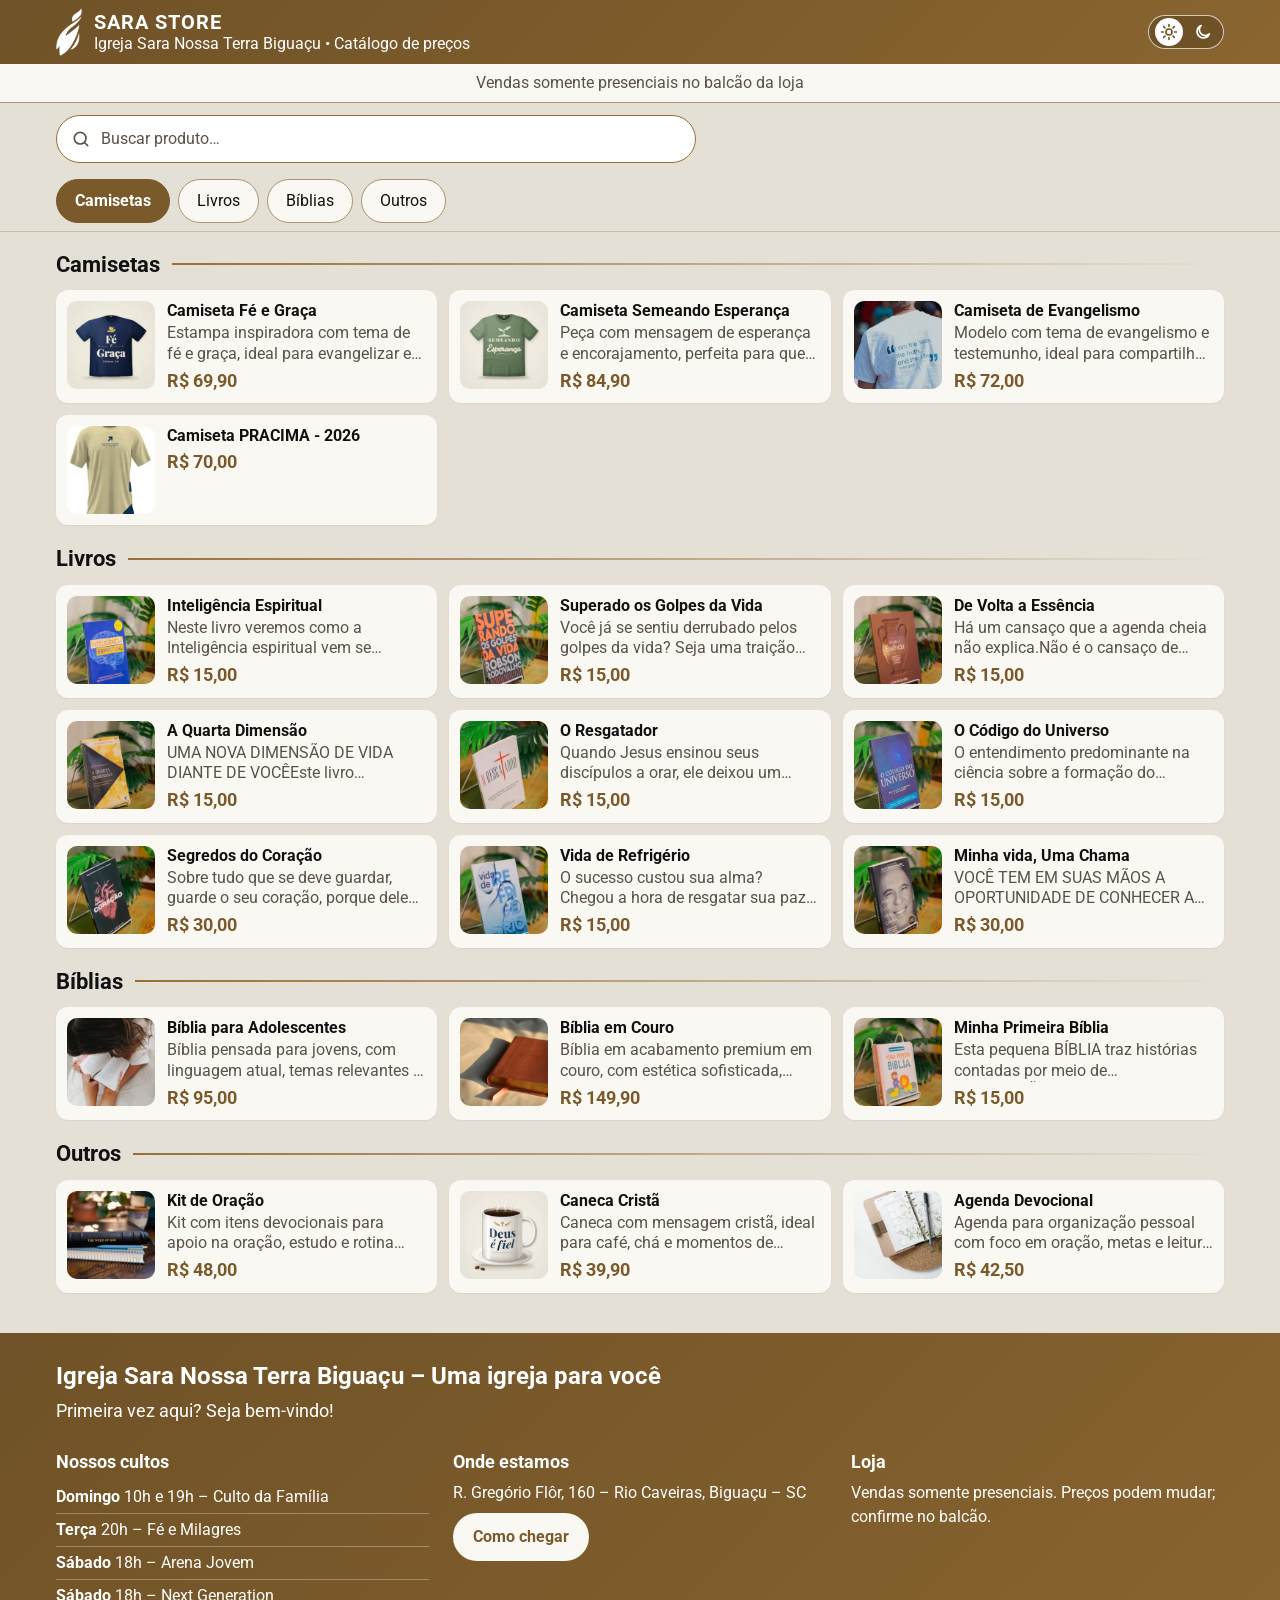
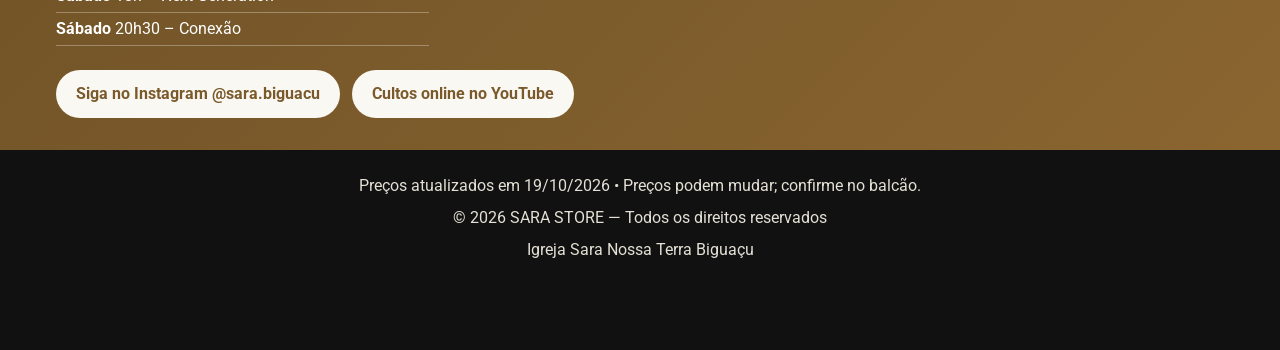
==== commit 8f8fa416: "Logo novo: a chama da Sara - Cabeçalho do catálogo e do painel: só a chama, branca e sem fundo,   ma" ====
--- a/index.html
+++ b/index.html
@@ -14,16 +14,18 @@
   <meta property="og:description" content="Veja os preços da loja da Igreja Sara Nossa Terra Biguaçu. Vendas somente presenciais, no balcão.">
   <meta property="og:url" content="https://sarabiguacu.github.io/SaraStore/">
   <meta property="og:image" content="https://sarabiguacu.github.io/SaraStore/img/logo.png">
-  <meta property="og:image:alt" content="Logo da Igreja Sara Nossa Terra Biguaçu">
+  <meta property="og:image:width" content="360">
+  <meta property="og:image:height" content="360">
+  <meta property="og:image:alt" content="Logo da Igreja Sara Nossa Terra Biguaçu: a chama">
   <meta name="twitter:card" content="summary">
-  <link rel="icon" href="img/icone.svg" type="image/svg+xml">
+  <link rel="icon" href="img/icone.png" type="image/png">
   <link rel="apple-touch-icon" href="img/logo.png">
   <link rel="preconnect" href="https://fonts.googleapis.com">
   <link rel="preconnect" href="https://fonts.gstatic.com" crossorigin>
   <link rel="stylesheet" href="https://fonts.googleapis.com/css2?family=Roboto:wght@400;700&display=swap">
   <!-- Antes do CSS e sem module/defer: aplica o tema escolhido antes de a página aparecer. -->
   <script src="js/tema.js?v=1"></script>
-  <link rel="stylesheet" href="css/style.css?v=6">
+  <link rel="stylesheet" href="css/style.css?v=7">
   <link rel="modulepreload" href="js/comum.js?v=2">
   <link rel="modulepreload" href="js/dialogo.js?v=1">
   <script type="module" src="js/app.js?v=4"></script>
@@ -32,7 +34,7 @@
 <body>
   <header class="topo">
     <div class="conteudo">
-      <span class="logo" aria-hidden="true"><img src="img/logo.png" alt="" width="44" height="44"><span>sara</span></span>
+      <span class="logo" aria-hidden="true"><img src="img/chama.png" alt="" width="26" height="48"><span>sara</span></span>
       <div>
         <h1 id="titulo" tabindex="-1">SARA STORE</h1>
         <p>Igreja Sara Nossa Terra Biguaçu • Catálogo de preços</p>
--- a/css/style.css
+++ b/css/style.css
@@ -91,15 +91,15 @@
 .topo h1 { font-size: 20px; line-height: 1.2; letter-spacing: .05em; }
 .topo p { line-height: 1.3; }
 
-.logo {
-  position: relative; flex: none; display: grid; place-items: center;
-  width: 44px; height: 44px; border-radius: 50%; overflow: hidden;
-  background: linear-gradient(135deg, #977037, #AB9472);
-  box-shadow: 0 0 0 2px rgb(255 255 255 / .3);
-}
-.logo img { position: absolute; inset: 0; width: 100%; height: 100%; object-fit: cover; }
-.logo span { color: var(--branco); font-weight: 700; line-height: 1; letter-spacing: -.02em; }
-.logo img ~ span { visibility: hidden; }
+/* Logo: a chama branca direto no cabeçalho. Se a imagem não carregar, aparece o círculo bronze com "sara". */
+.logo { flex: none; display: grid; place-items: center; }
+.logo img { display: block; width: auto; height: 48px; }
+.logo span {
+  display: grid; place-items: center; width: 44px; height: 44px; border-radius: 50%;
+  background: linear-gradient(135deg, #977037, #AB9472); box-shadow: 0 0 0 2px rgb(255 255 255 / .3);
+  color: var(--branco); font-weight: 700; line-height: 1; letter-spacing: -.02em;
+}
+.logo img ~ span { display: none; }
 
 /* Botão sol/lua: trilho com os dois símbolos; a bolinha branca fica atrás do modo em uso.
    A posição segue o data-tema da raiz, que o js/tema.js põe antes de a página aparecer:
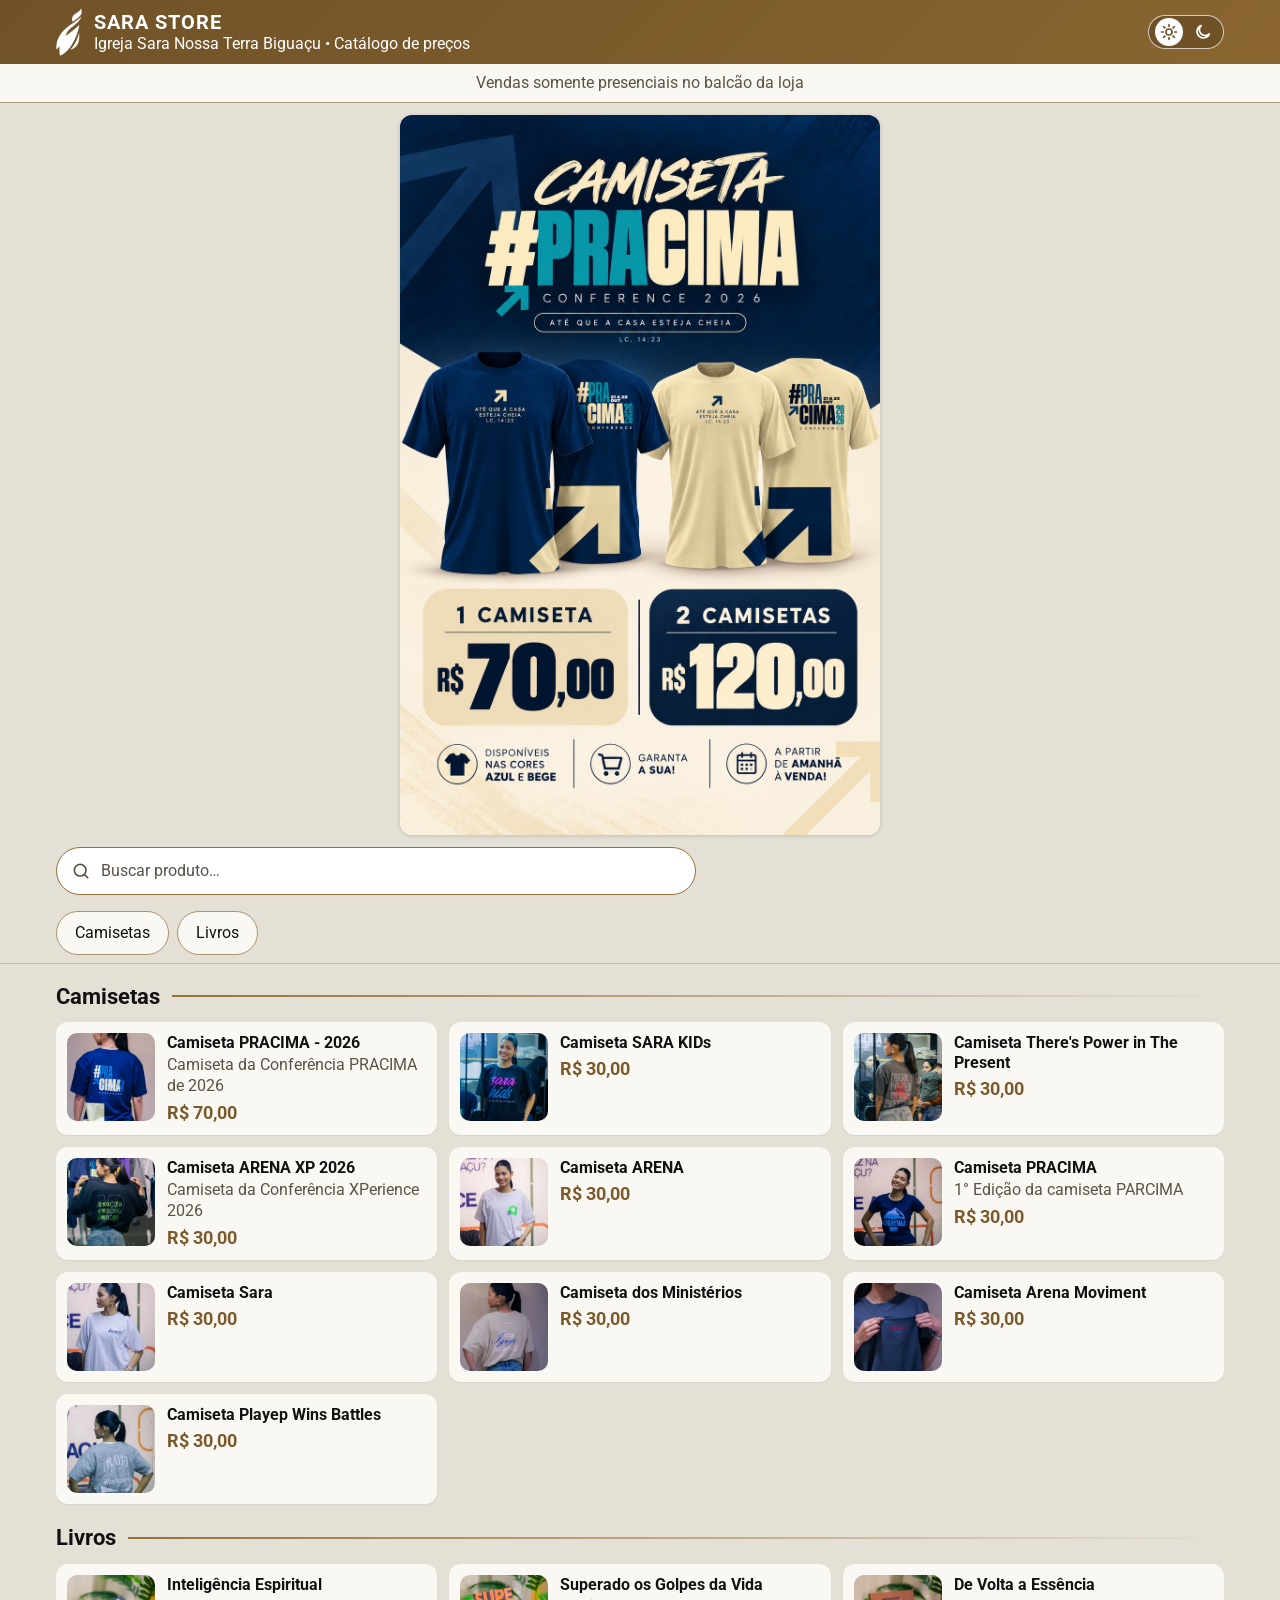
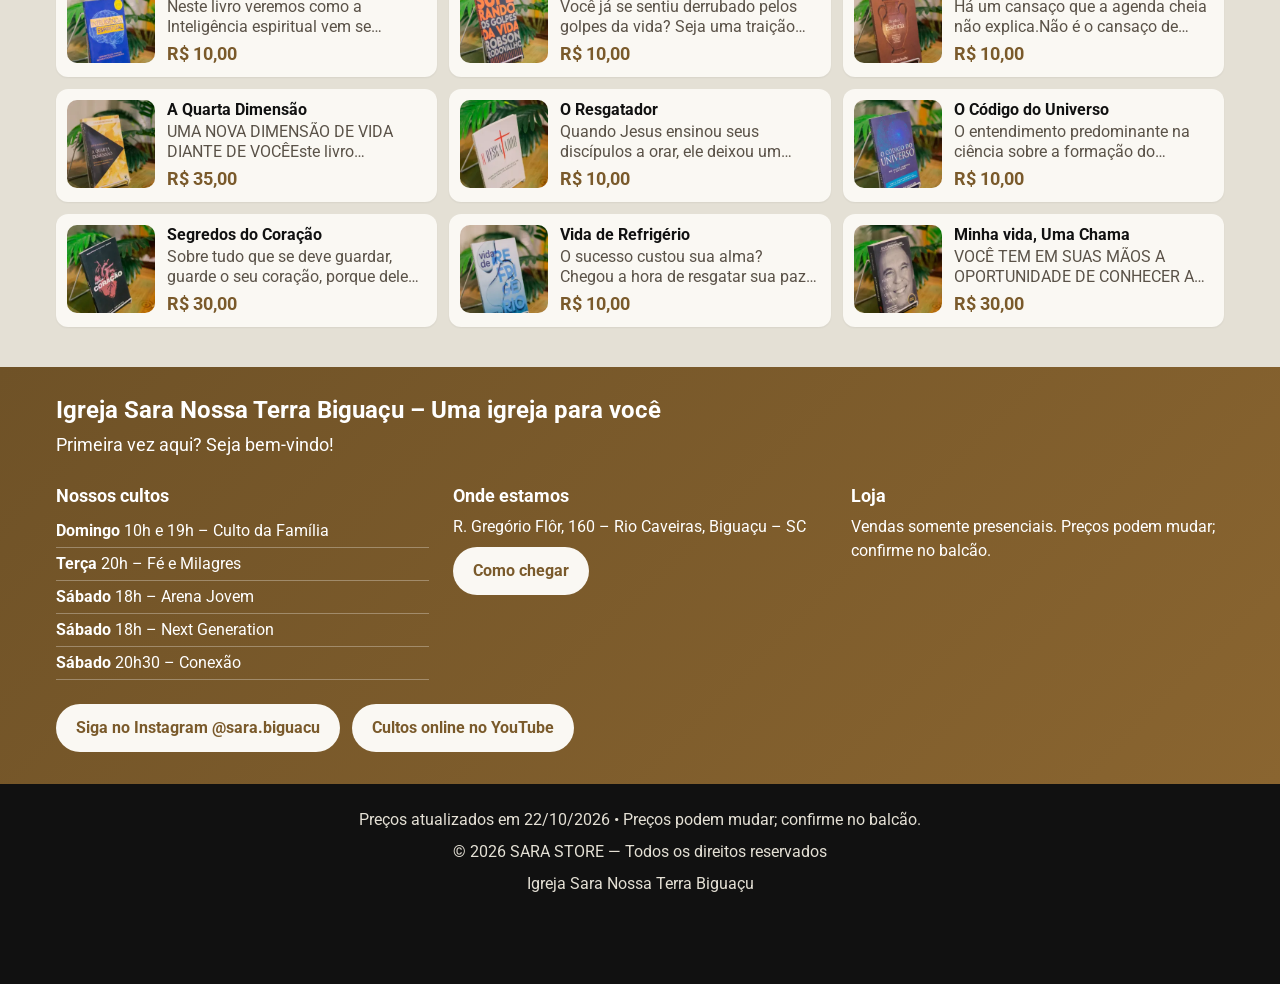
==== commit 9e506f77: "Banner da promoção da camiseta #PRACIMA no topo do catálogo Também deixa img/Downloads/ fora do Git." ====
--- a/index.html
+++ b/index.html
@@ -25,7 +25,7 @@
   <link rel="stylesheet" href="https://fonts.googleapis.com/css2?family=Roboto:wght@400;700&display=swap">
   <!-- Antes do CSS e sem module/defer: aplica o tema escolhido antes de a página aparecer. -->
   <script src="js/tema.js?v=1"></script>
-  <link rel="stylesheet" href="css/style.css?v=7">
+  <link rel="stylesheet" href="css/style.css?v=8">
   <link rel="modulepreload" href="js/comum.js?v=2">
   <link rel="modulepreload" href="js/dialogo.js?v=1">
   <script type="module" src="js/app.js?v=4"></script>
@@ -49,6 +49,10 @@
   <p class="faixa">Vendas somente presenciais no balcão da loja<span id="faixa-pagamentos"></span></p>
 
   <main>
+    <!-- Destaque da promoção: troque img/aviso.jpeg (ou apague este bloco) quando ela acabar. -->
+    <div class="conteudo destaque">
+      <img src="img/aviso.jpeg" alt="Camiseta #PRACIMA Conference 2026: 1 camiseta por R$ 70,00 ou 2 por R$ 120,00. Disponíveis nas cores azul e bege." width="1024" height="1536" fetchpriority="high">
+    </div>
     <div class="busca conteudo" role="search">
       <label class="vh" for="busca">Buscar produto</label>
       <div class="campo">
--- a/css/style.css
+++ b/css/style.css
@@ -134,6 +134,11 @@
   border-bottom: 1px solid var(--bronze-claro);
 }
 
+/* ---------- Destaque (banner da promoção) ---------- */
+.destaque { padding-top: 12px; }
+.destaque img { display: block; width: 100%; max-width: 480px; height: auto; margin-inline: auto; border-radius: var(--raio); box-shadow: 0 1px 4px rgb(17 17 17 / .15); }
+.balcao .destaque { display: none; }
+
 /* ---------- Busca ---------- */
 .busca { padding-top: 12px; }
 .campo { position: relative; max-width: 640px; }
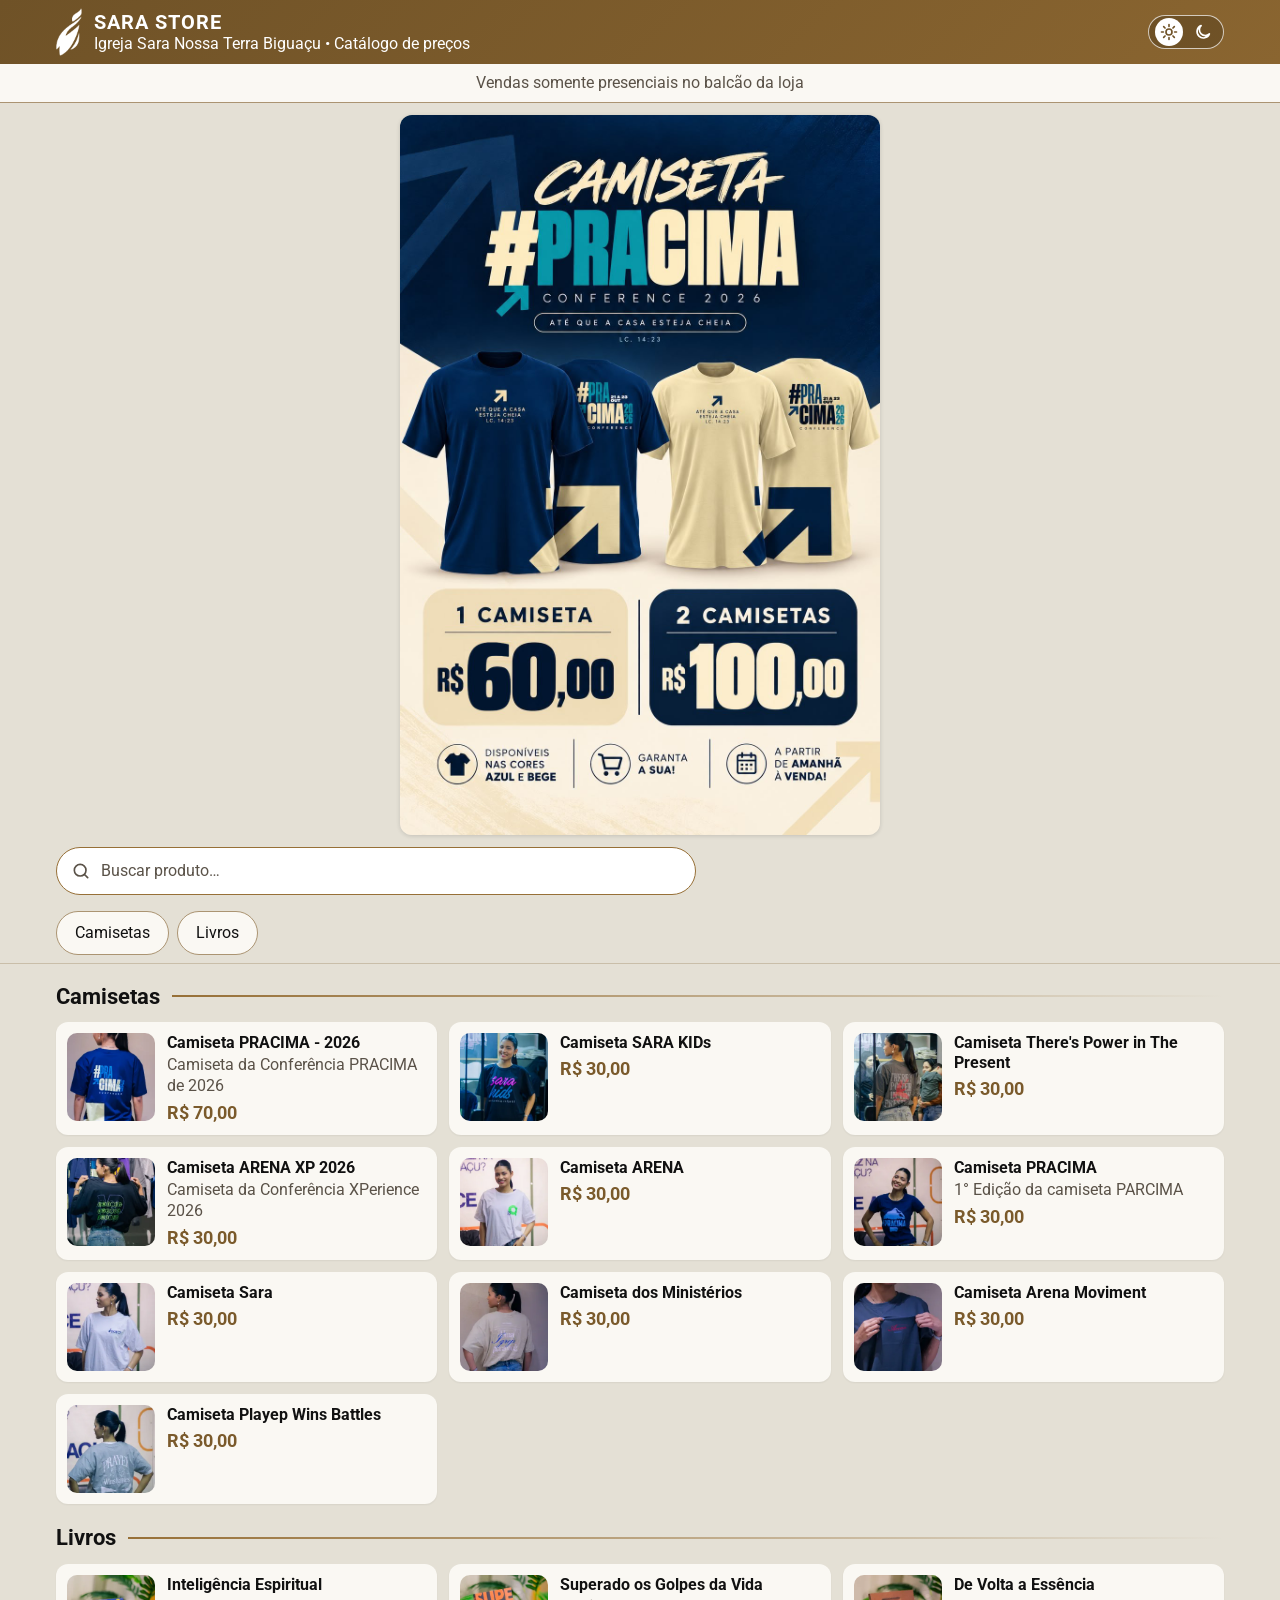
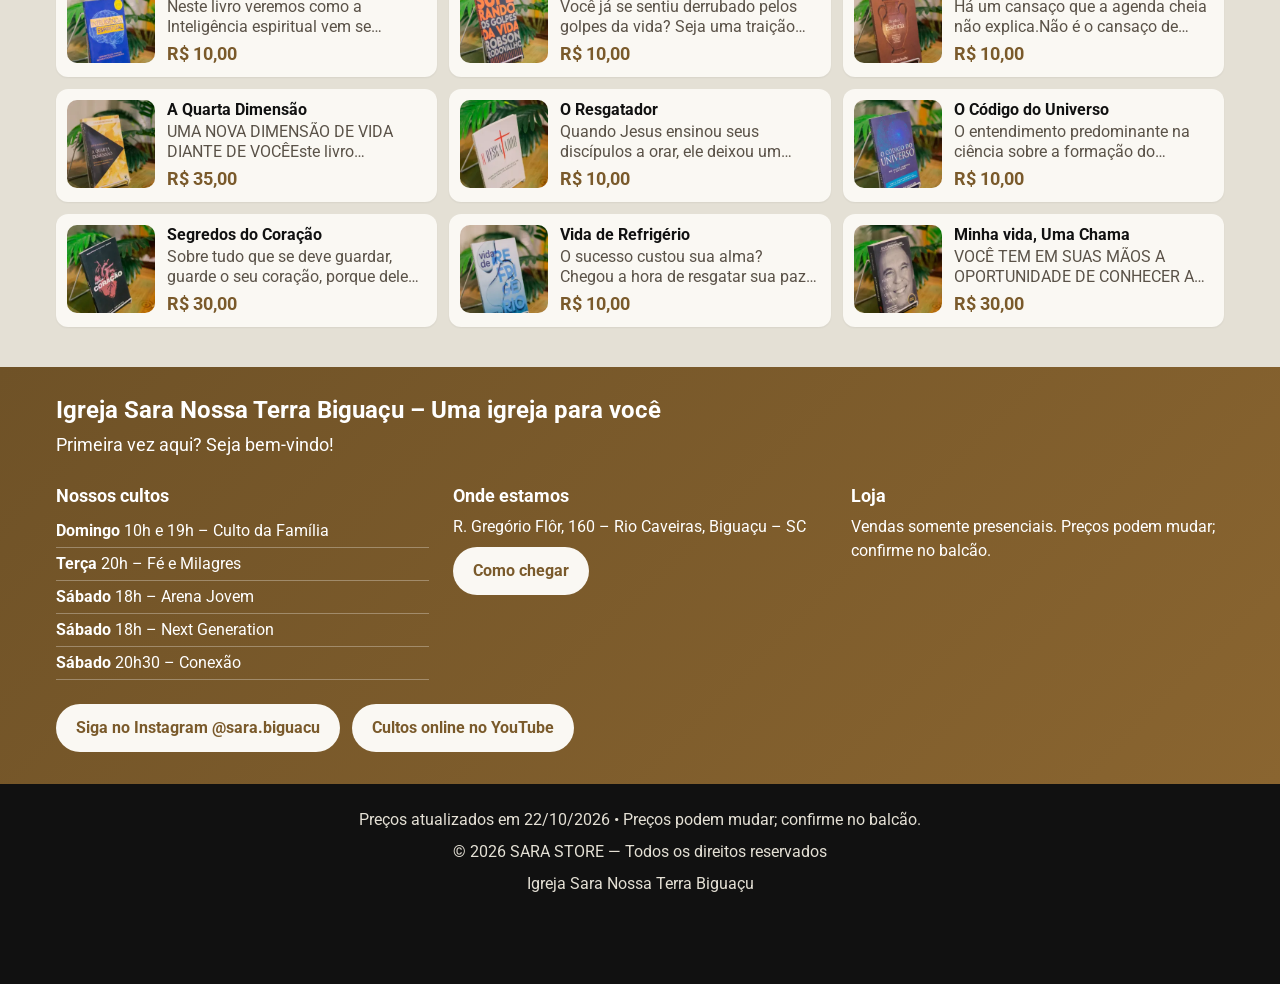
==== commit 484aafa9: "Banner da camiseta #PRACIMA com os preços novos 1 camiseta por R$ 60,00 e 2 por R$ 100,00 (antes R$ " ====
--- a/index.html
+++ b/index.html
@@ -49,9 +49,9 @@
   <p class="faixa">Vendas somente presenciais no balcão da loja<span id="faixa-pagamentos"></span></p>
 
   <main>
-    <!-- Destaque da promoção: troque img/aviso.jpeg (ou apague este bloco) quando ela acabar. -->
+    <!-- Destaque da promoção: troque a imagem por uma com nome novo (ou apague este bloco) quando ela acabar. -->
     <div class="conteudo destaque">
-      <img src="img/aviso.jpeg" alt="Camiseta #PRACIMA Conference 2026: 1 camiseta por R$ 70,00 ou 2 por R$ 120,00. Disponíveis nas cores azul e bege." width="1024" height="1536" fetchpriority="high">
+      <img src="img/aviso-2.jpeg" alt="Camiseta #PRACIMA Conference 2026: 1 camiseta por R$ 60,00 ou 2 por R$ 100,00. Disponíveis nas cores azul e bege." width="1024" height="1536" fetchpriority="high">
     </div>
     <div class="busca conteudo" role="search">
       <label class="vh" for="busca">Buscar produto</label>
